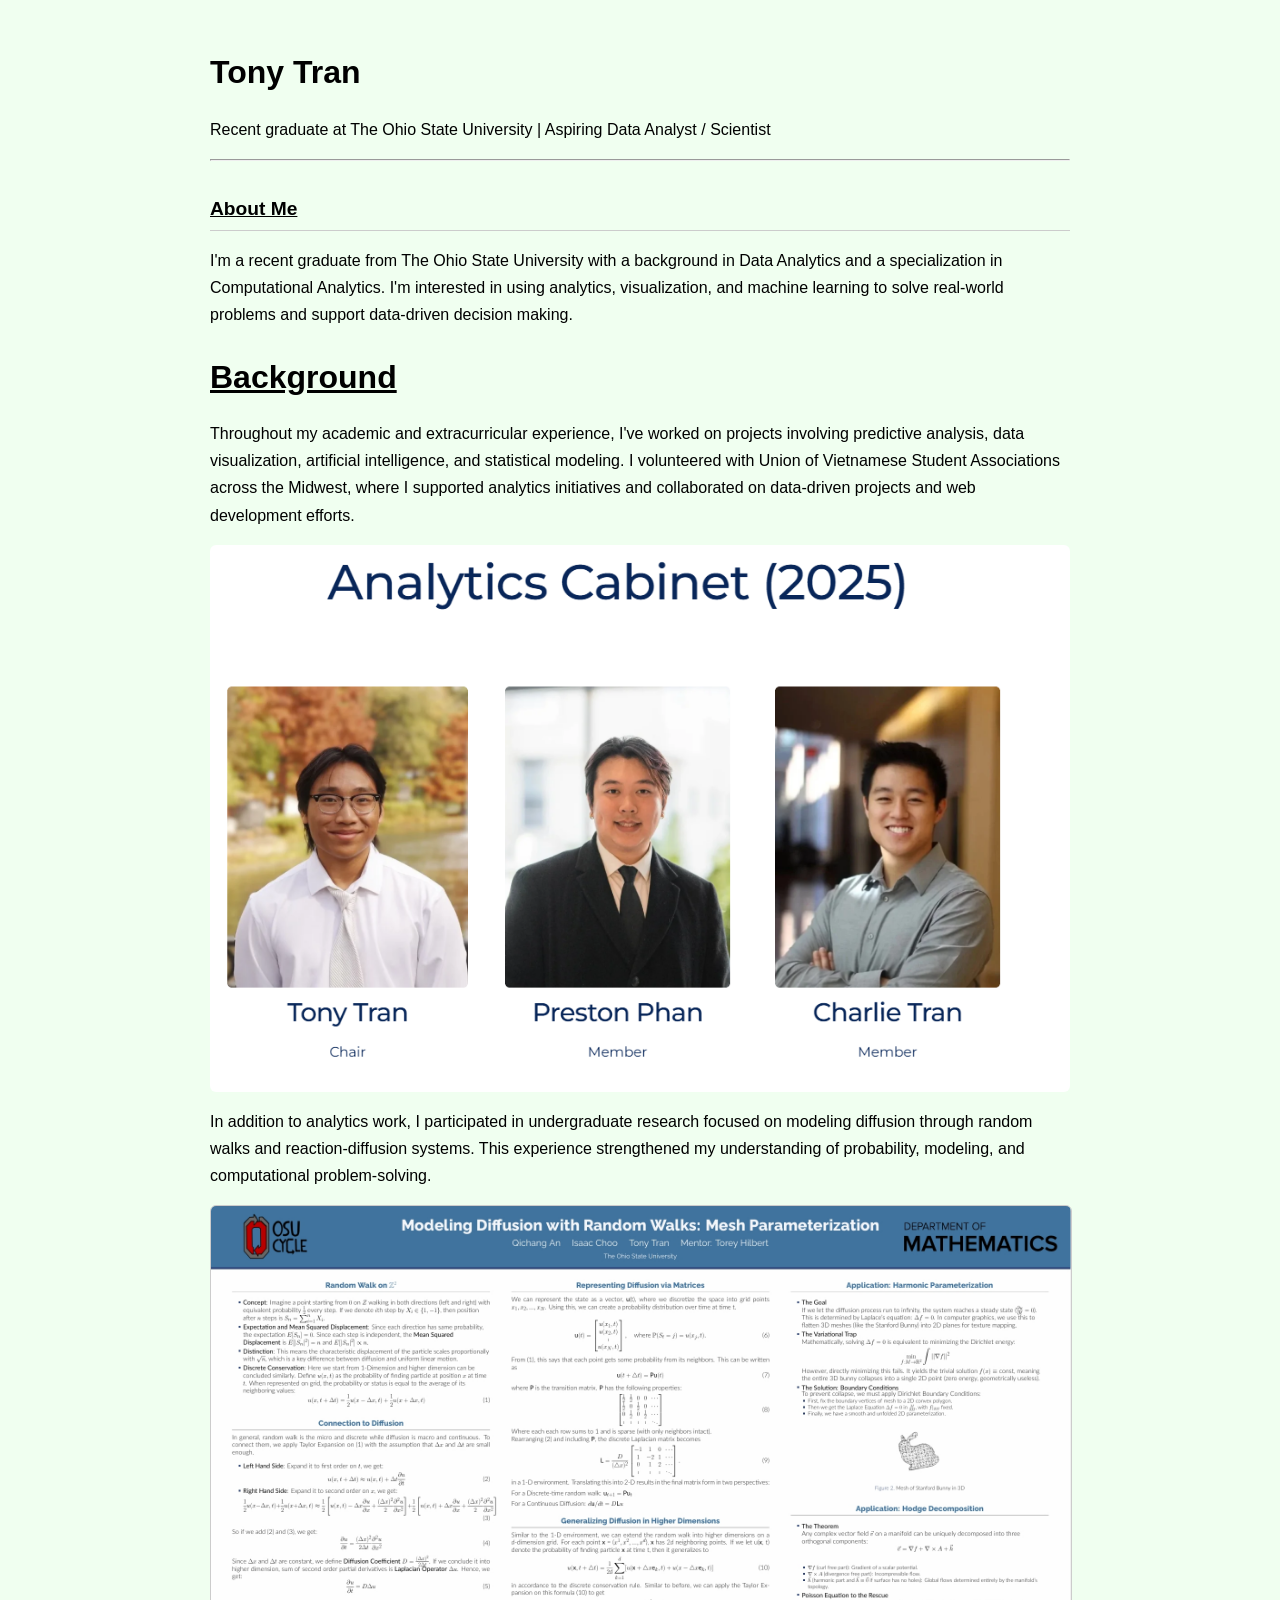
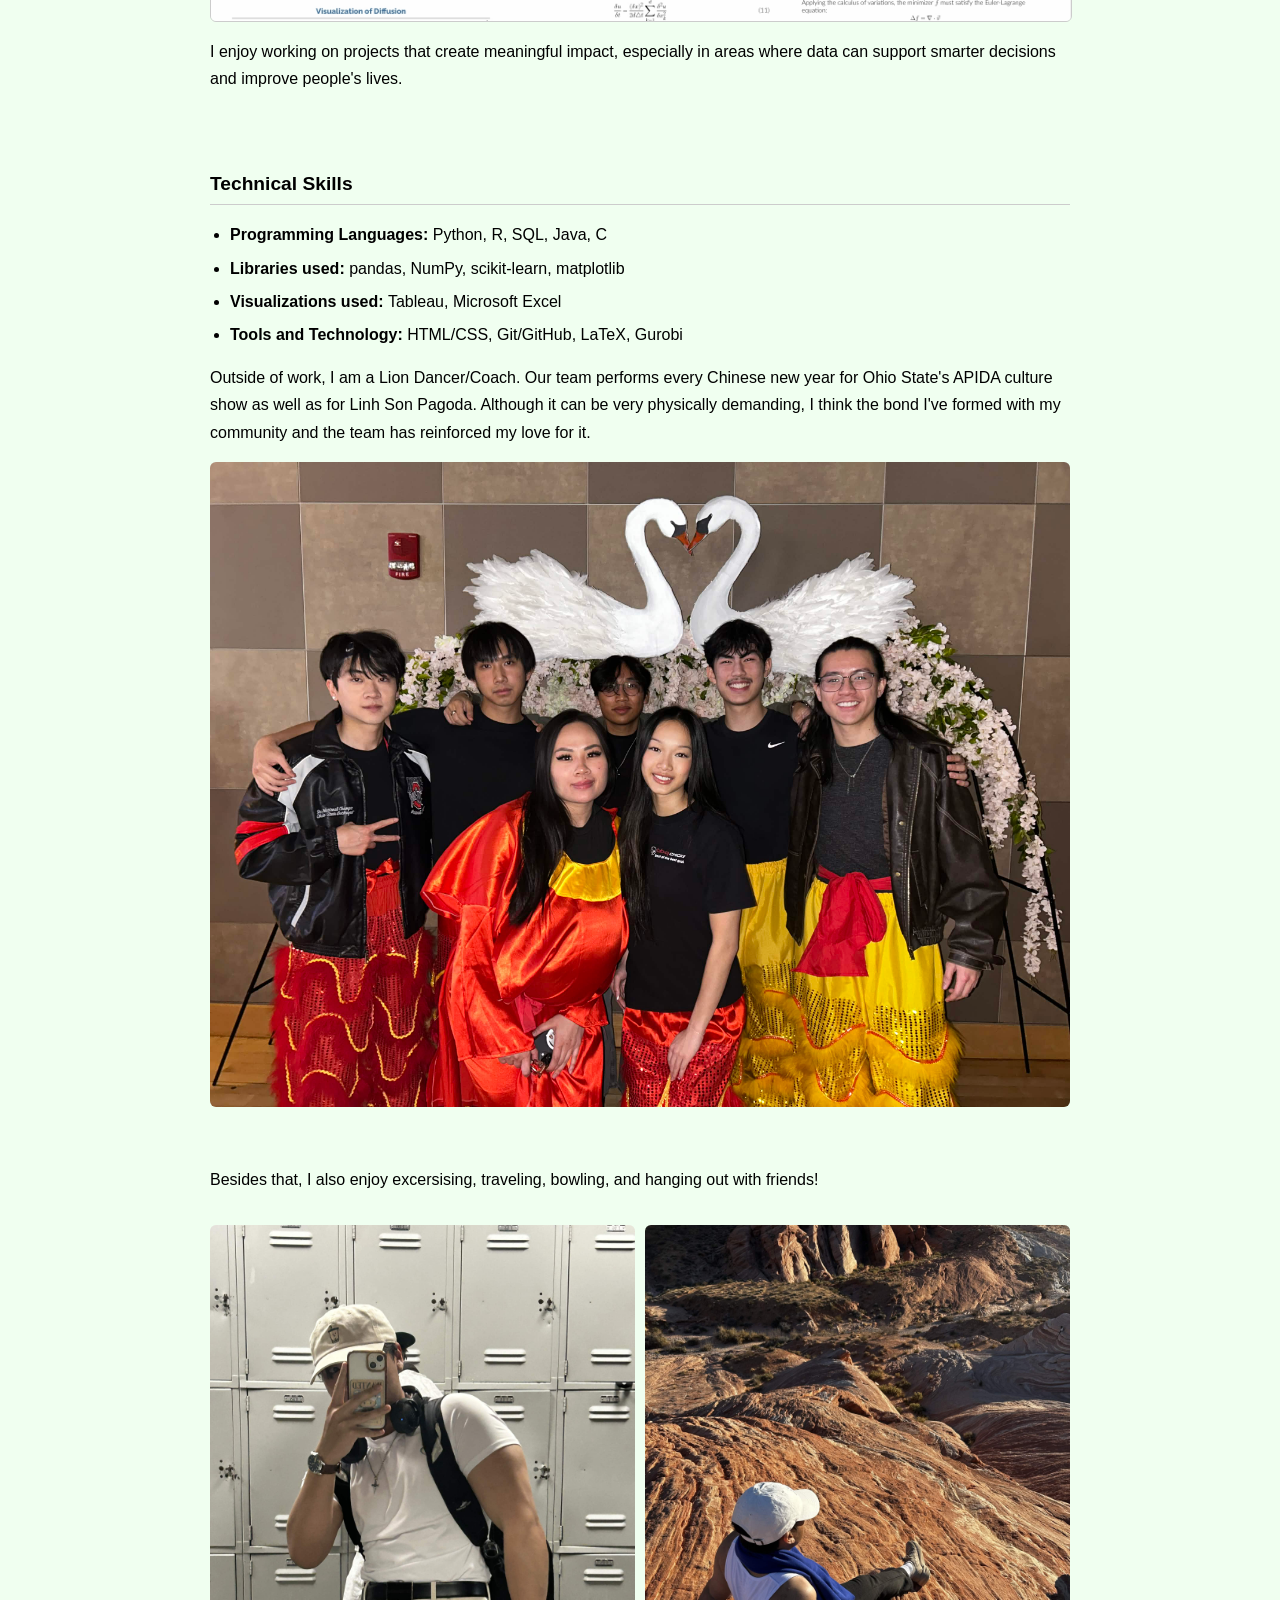
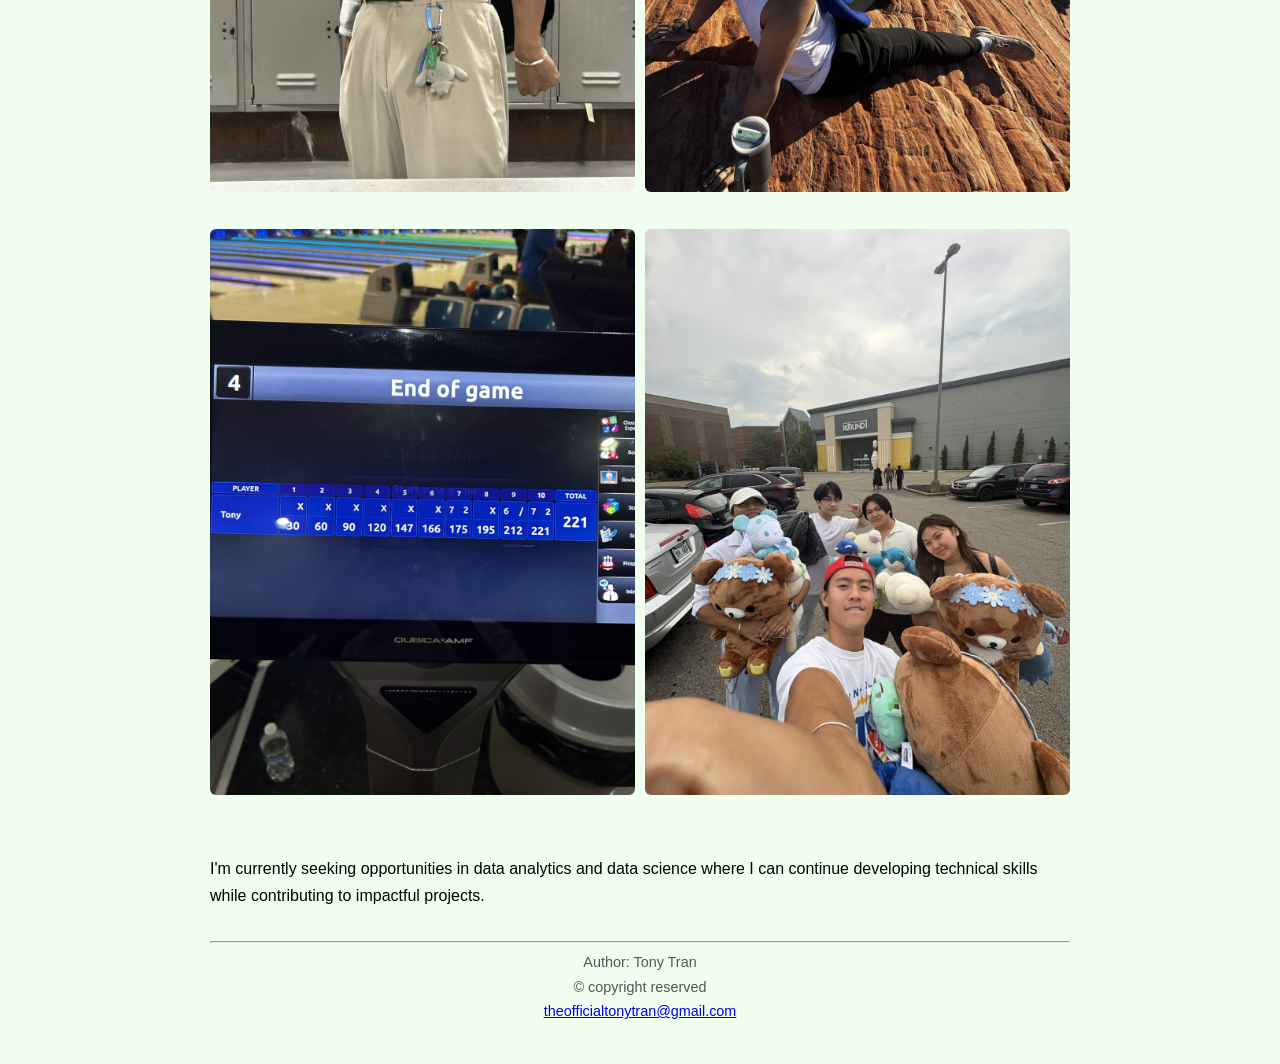
==== aboutme.html @ 4af510b5 "Day 7 Changes" ====
<!DOCTYPE html>
<html>
<head>
  <title>About Me</title>
  <link rel="stylesheet" href="style.css">
</head>
<body>
  <h1>Tony Tran</h1>
  <p>Recent graduate at The Ohio State University | Aspiring Data Analyst / Scientist</p>
  <hr>
  <h2> <u> About Me </u></h2>
  <p> 
    I'm a recent graduate from The Ohio State University with a background in Data Analytics and a specialization in Computational Analytics. 
    I'm interested in using analytics, visualization, and machine learning to solve real-world problems and support data-driven decision making.
  </p>
  <h1> <u> Background </u></h1>
  <!-- Education, Technical background -->
  <p>
    Throughout my academic and extracurricular experience, I've worked on projects involving predictive analysis, data visualization, artificial intelligence, and statistical modeling.
    I volunteered with Union of Vietnamese Student Associations across the Midwest, 
    where I supported analytics initiatives and collaborated on data-driven projects and web development efforts.
  </p>
    <img src="images/UVSAMW-ANX.png">
  <p>
    In addition to analytics work, I participated in undergraduate research focused on modeling diffusion through random walks and reaction-diffusion systems. 
    This experience strengthened my understanding of probability, modeling, and computational problem-solving.
    <br>
  <img src="images/ResearchPoster.png" class="poster">
  
  <p>
    I enjoy working on projects that create meaningful impact, especially in areas where data can support smarter decisions and improve people's lives.
  </p>
    <br>

  <h2> Technical Skills </h4>
  <p>
    <ul>
      <li>
        <b> Programming Languages: </b>  Python, R, SQL, Java, C
      </li>
      <li>
        <b> Libraries used: </b>  pandas, NumPy, scikit-learn, matplotlib 
      </li>
      <li>
        <b> Visualizations used: </b> Tableau, Microsoft Excel
      </li>
      <li>
        <b> Tools and Technology: </b>  HTML/CSS, Git/GitHub, LaTeX, Gurobi 
      </li>
    </ul>
  </p>
  <p> 
    Outside of work, I am a Lion Dancer/Coach. Our team performs every Chinese new year for Ohio State's APIDA culture show as well as for Linh Son Pagoda. Although it can be very physically
    demanding, I think the bond I've formed with my community and the team has reinforced my love for it.
  </p>
  <img src="images/LionDance.jpg" alt="2025-2026 Lion Dance Team">
  <br>
  <p> Besides that, I also enjoy excersising, traveling, bowling, and hanging out with friends! </p>
  <div class="image-grid">
    <img src="images/Physique.jpg" alt="Image 1">
    <img src="images/Traveling.jpg" alt="Image 2">
    <img src="images/Bowling.jpg" alt="Image 3">
    <img src="images/Friends.jpg" alt="Image 4">
  </div>
  <br>
  <p>
    I'm currently seeking opportunities in data analytics and data science where I can continue developing technical skills while contributing to impactful projects.
  </p>
      
</body>
  <footer>
    <hr>
    Author: Tony Tran
    <br>
    &copy; copyright reserved
    <br>
    <a href="mailto:theofficialtonytran@gmail.com">
      theofficialtonytran@gmail.com
    </a>
  </footer>
</html>
---- style.css ----
/* === Layout === */
body {
    background-color: honeydew;
    font-family: sans-serif, verdana, arial;
    max-width: 860px;
    margin: 0 auto;
    padding: 24px 20px 40px;
    line-height: 1.7;
}

/* === Header === */
h1 {
    font-size: 2rem;
    margin-bottom: 4px;
}

/* === Section headings === */
h2 {
    text-align: left;
    margin-top: 2rem;
    margin-bottom: 0.5rem;
    font-size: 1.2rem;
    border-bottom: 1px solid #ccc;
    padding-bottom: 4px;
}

/* === Body text === */
p {
    margin-bottom: 1rem;
}

/* === Images === */
.poster {
    width: 100%;
    height: auto;
    display: block;
    margin: 1rem 0;
    border: 1px solid #ccc;
    border-radius: 6px;
}

img:not(.headshot):not(.poster) {
    max-width: 100%;
    height: auto;
    display: block;
    margin: 1rem 0;
    border-radius: 6px;
}

/* === Skills list === */
ul {
    padding-left: 1.25rem;
    margin-bottom: 1rem;
}

ul li {
    margin-bottom: 6px;
}
/* === Skills grid === */
.skills-grid {
    display: grid;
    grid-template-columns: repeat(auto-fit, minmax(200px, 1fr));
    gap: 16px;
    margin: 1.5rem 0;
}

.skill-card {
    background-color: #f0f4f0;
    border: 1px solid #ccc;
    border-radius: 8px;
    padding: 16px 18px;
}

.skill-card h4 {
    margin: 0 0 10px;
    font-size: 0.9rem;
    text-transform: uppercase;
    letter-spacing: 0.04em;
    color: #555;
}

.skill-card ul {
    margin: 0;
    padding-left: 1.1rem;
}

.skill-card ul li {
    font-size: 0.95rem;
    margin-bottom: 4px;
}

/* === Certification cards === */
.cert-card {
    background-color: #f0f4f0;
    border: 1px solid #ccc;
    border-radius: 8px;
    padding: 14px 18px;
    margin-bottom: 10px;
    max-width: 500px;
}

.cert-card p {
    margin: 0;
}

.cert-detail {
    font-size: 0.875rem;
    color: #666;
}

/* === Certification image === */
.cert-img {
    width: 100%;
    max-width: 600px;
    height: auto;
    display: block;
    margin: 1rem 0;
    border-radius: 6px;
    border: 1px solid #ccc;
}

.badge-row {
    display: flex;
    flex-wrap: wrap;
    gap: 16px;
    margin: 1rem 0;
}

/* === Header component (for future use) === */
.header-content {
    display: flex;
    flex-direction: column;
    align-items: center;
    gap: 10px;
}

header {
    text-align: center;
}

.headshot {
    width: 150px;
    height: 150px;
    border-radius: 50%;
    object-fit: cover;
    object-position: center;
}

/* === Buttons === */
button {
    background-color: aliceblue;
    color: gray;
}
.image-grid {
  display: grid;
  grid-template-columns: repeat(2, 1fr);
  column-gap: 10px;
  row-gap: 5px;
}

.image-grid img {
  width: 100%;
  height: 200px;        /* fixed height for uniformity */
  object-fit: cover;    /* crops images to fit without stretching */
}

/* === Footer === */
footer {
    text-align: center;
    margin-top: 2rem;
    font-size: 0.9rem;
    color: #555;
}
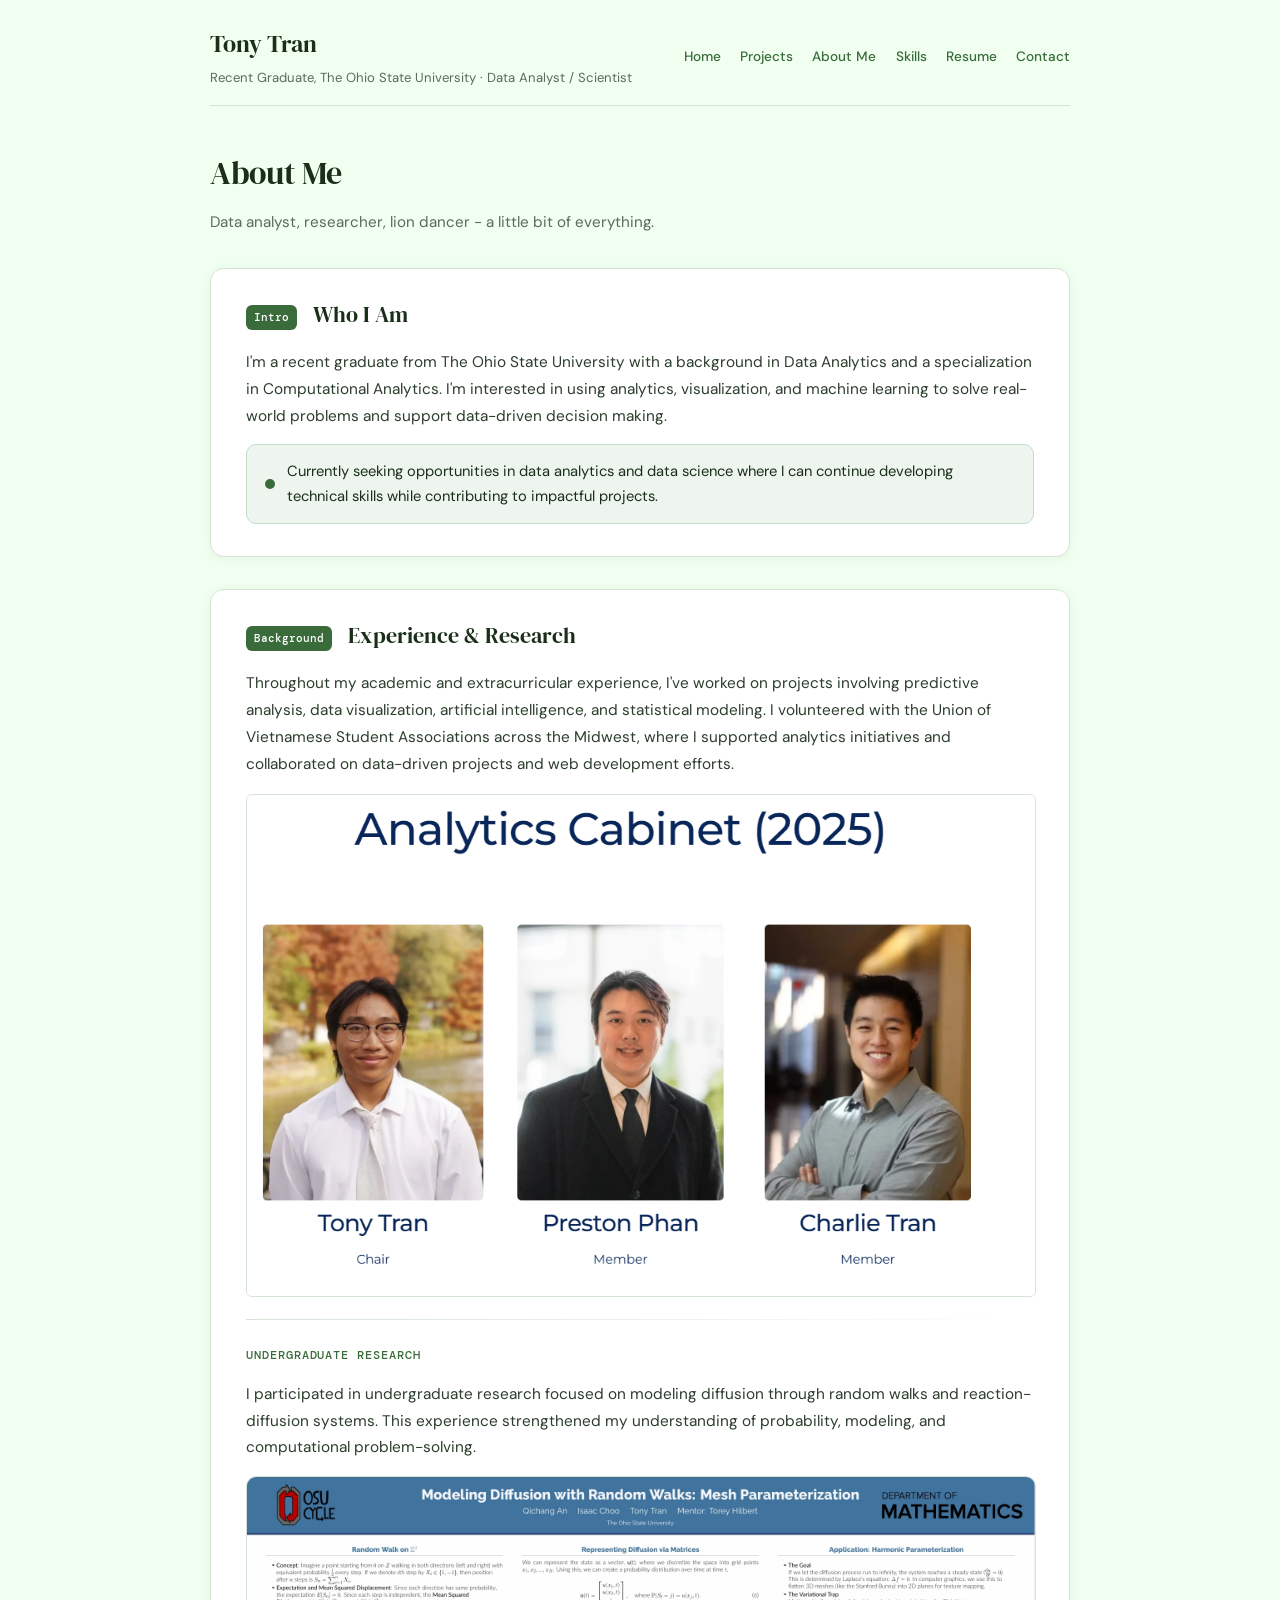
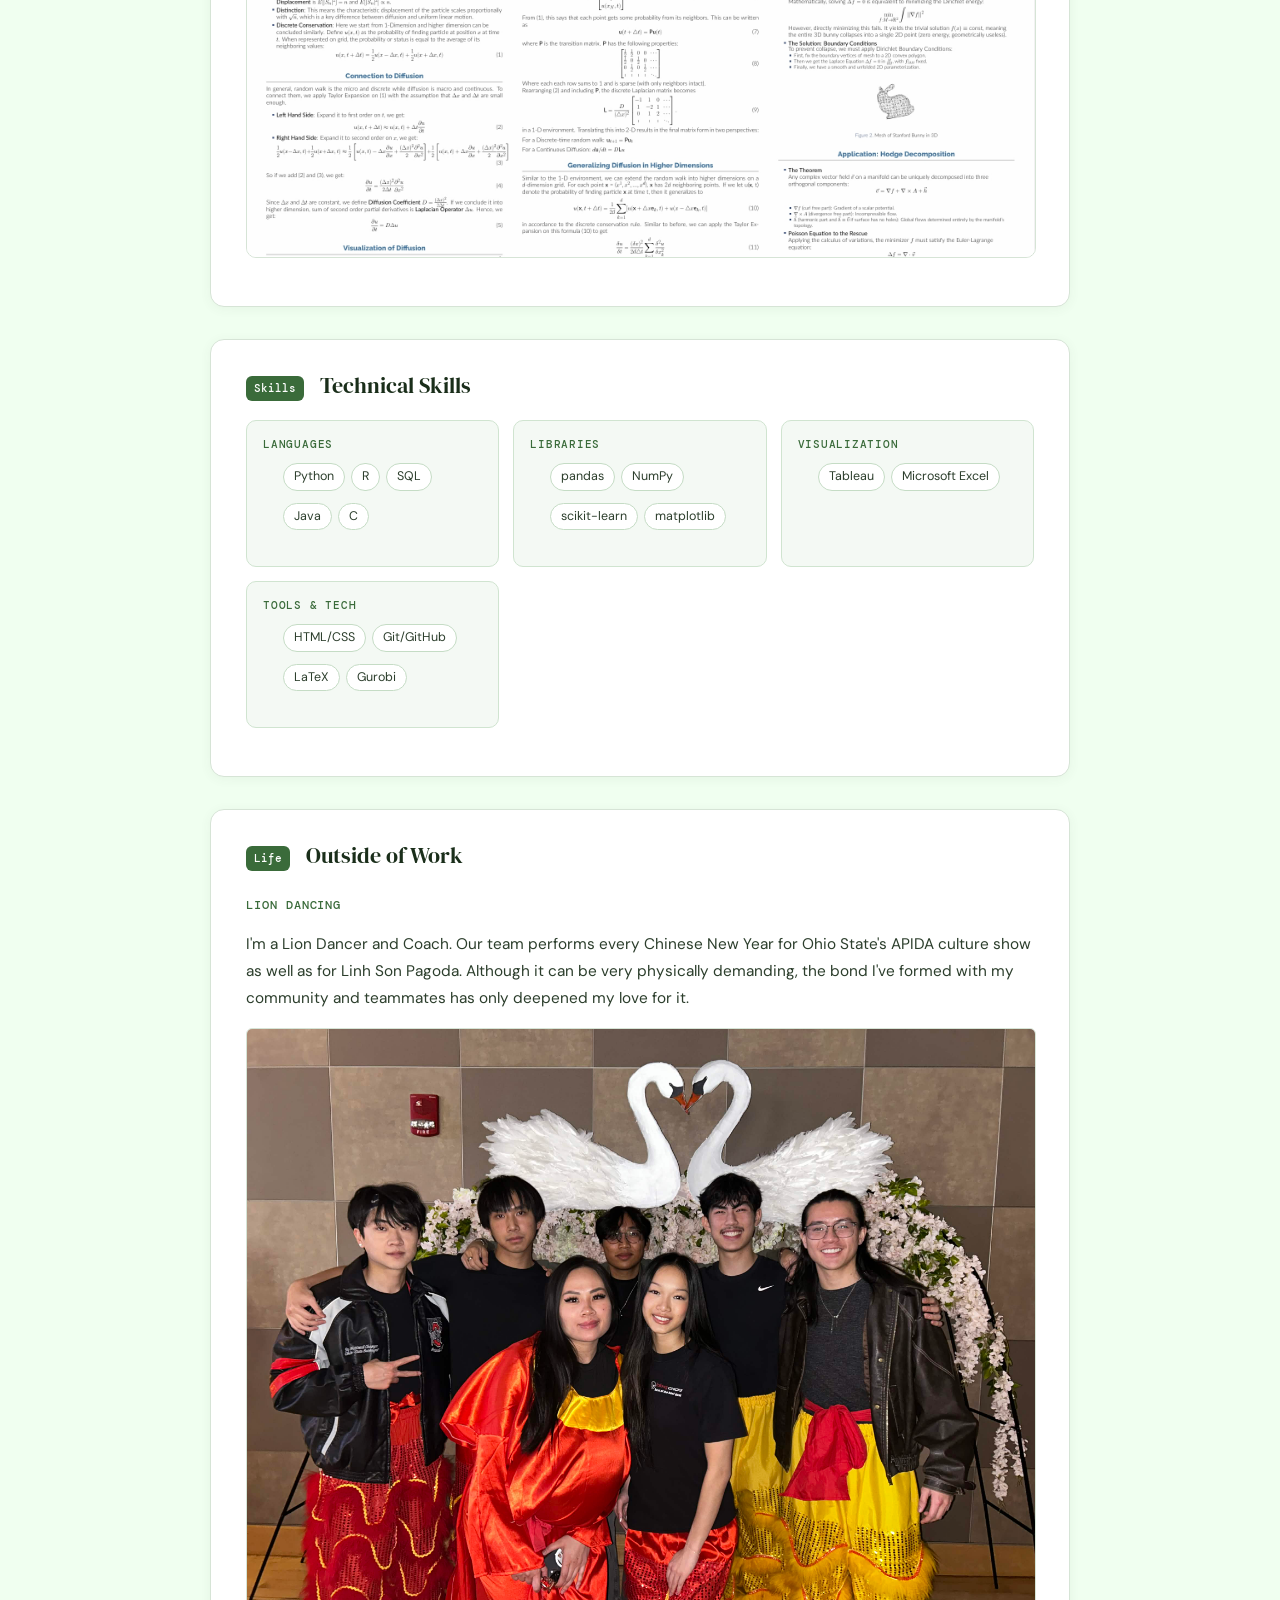
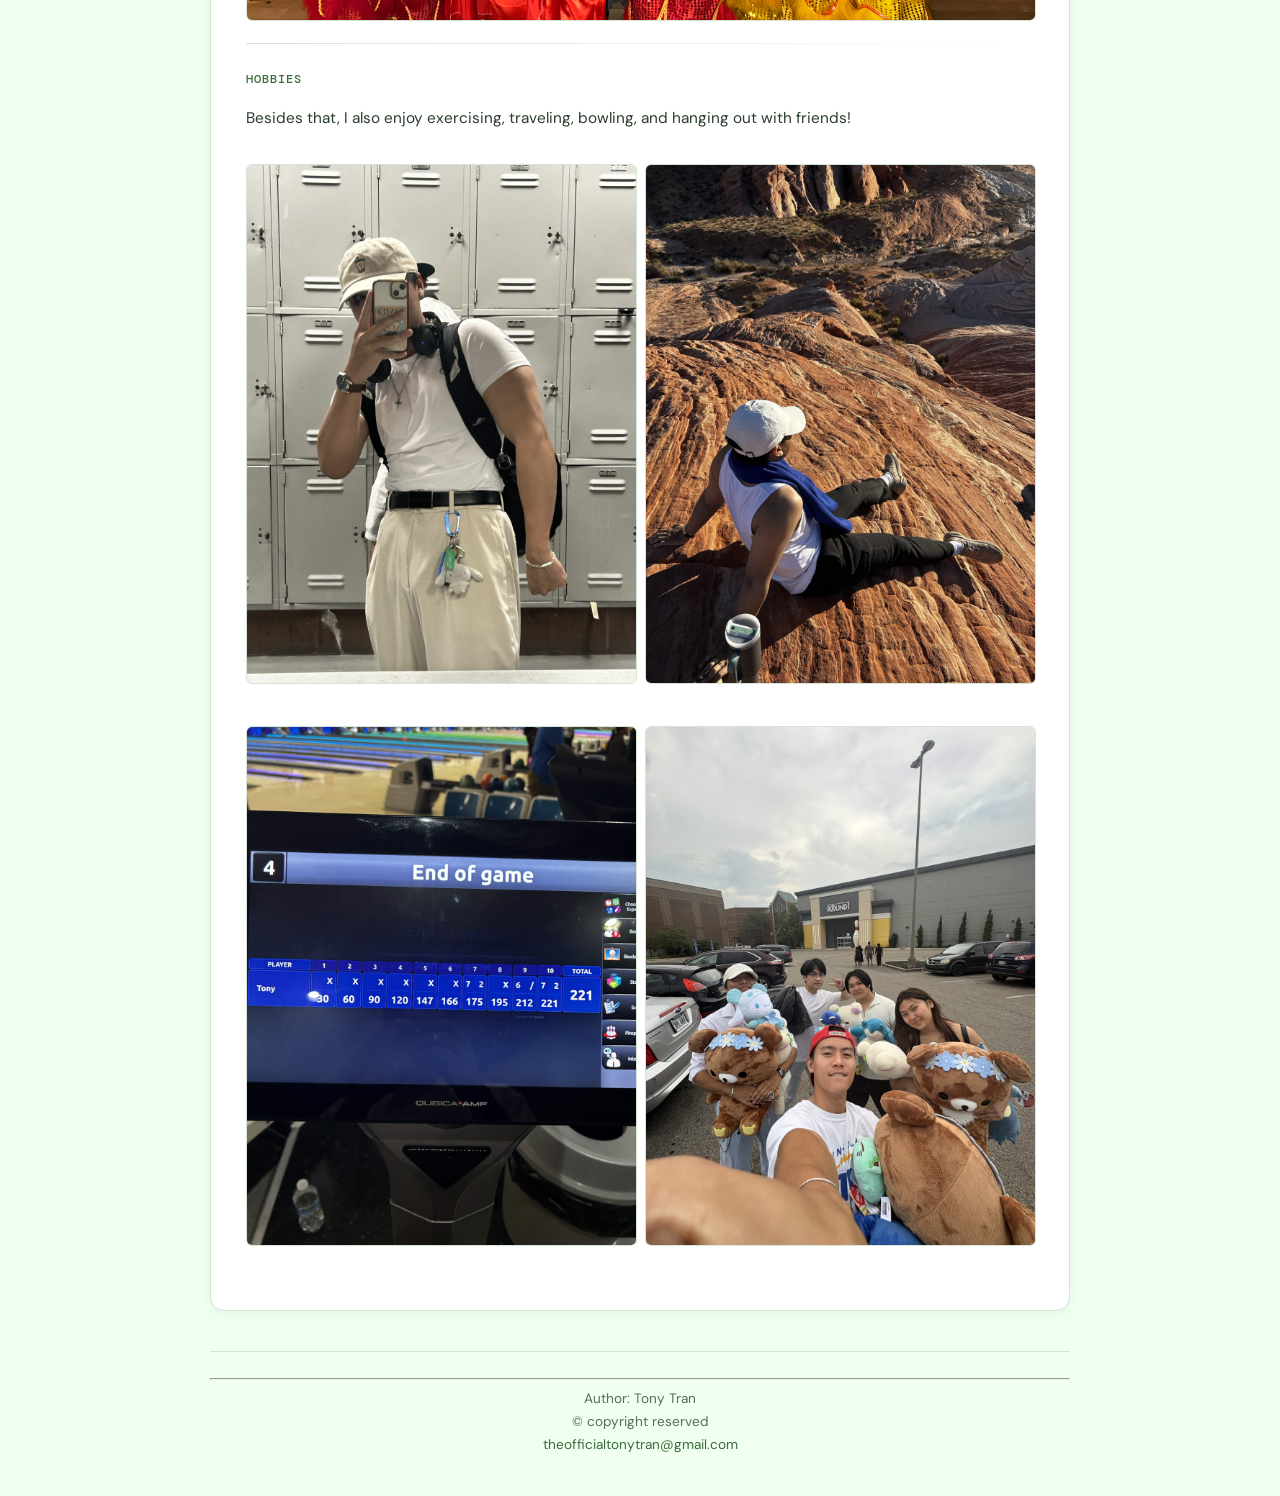
==== commit c3c1dd71: "Final tweaks" ====
--- a/aboutme.html
+++ b/aboutme.html
@@ -1,73 +1,400 @@
 <!DOCTYPE html>
 <html>
 <head>
-  <title>About Me</title>
+  <title>About Me – Tony Tran</title>
+  <link rel="preconnect" href="https://fonts.googleapis.com">
+  <link rel="preconnect" href="https://fonts.gstatic.com" crossorigin>
+  <link href="https://fonts.googleapis.com/css2?family=DM+Serif+Display:ital@0;1&family=DM+Sans:wght@300;400;500;600&family=DM+Mono:wght@400;500&display=swap" rel="stylesheet">
   <link rel="stylesheet" href="style.css">
+  <style>
+    /* ── Top bar ── */
+    .top-bar {
+      display: flex;
+      align-items: center;
+      justify-content: space-between;
+      padding-bottom: 1rem;
+      border-bottom: 1px solid #d6e4d6;
+    }
+    .top-bar-name {
+      font-family: 'DM Serif Display', Georgia, serif;
+      font-size: 1.5rem;
+      color: #1a2e1a;
+      margin: 0;
+      font-weight: 400;
+    }
+    .top-bar-sub {
+      font-family: 'DM Sans', sans-serif;
+      font-size: 0.82rem;
+      color: #5a6b5a;
+      margin: 2px 0 0;
+    }
+    .top-bar-nav {
+      display: flex;
+      gap: 1.2rem;
+    }
+    .top-bar-nav a {
+      font-family: 'DM Sans', sans-serif;
+      font-size: 0.85rem;
+      color: #3a6b3a;
+      text-decoration: none;
+      font-weight: 500;
+    }
+    .top-bar-nav a:hover {
+      text-decoration: underline;
+    }
+
+    /* ── Page intro ── */
+    .page-intro {
+      margin: 2.5rem 0 2rem;
+    }
+    .page-intro h2 {
+      font-family: 'DM Serif Display', Georgia, serif;
+      font-size: 2rem;
+      font-weight: 400;
+      border: none;
+      margin: 0 0 0.35rem;
+      color: #1a2e1a;
+      letter-spacing: -0.01em;
+    }
+    .page-intro p {
+      font-family: 'DM Sans', sans-serif;
+      color: #5a6b5a;
+      font-size: 0.95rem;
+      margin: 0;
+    }
+
+    /* ── Cards ── */
+    .about-card {
+      background: #fff;
+      border: 1px solid #d6e4d6;
+      border-radius: 14px;
+      padding: 2rem 2.2rem;
+      margin: 2rem 0;
+      box-shadow: 0 2px 12px rgba(60, 90, 60, 0.06);
+      transition: box-shadow 0.25s ease;
+    }
+    .about-card:hover {
+      box-shadow: 0 6px 28px rgba(60, 90, 60, 0.12);
+    }
+
+    /* ── Card header ── */
+    .card-header {
+      display: flex;
+      align-items: flex-start;
+      gap: 1rem;
+      margin-bottom: 1.2rem;
+    }
+    .card-icon {
+      font-family: 'DM Mono', monospace;
+      font-size: 0.7rem;
+      font-weight: 500;
+      color: #fff;
+      background: #3a6b3a;
+      border-radius: 6px;
+      padding: 3px 8px;
+      margin-top: 4px;
+      white-space: nowrap;
+      flex-shrink: 0;
+    }
+    .card-title {
+      font-family: 'DM Serif Display', Georgia, serif;
+      font-size: 1.35rem;
+      font-weight: 400;
+      color: #1a2e1a;
+      margin: 0;
+      line-height: 1.3;
+      border: none;
+      padding: 0;
+    }
+
+    /* ── Section label ── */
+    .section-label {
+      font-family: 'DM Mono', monospace;
+      font-size: 0.72rem;
+      font-weight: 500;
+      text-transform: uppercase;
+      letter-spacing: 0.08em;
+      color: #3a6b3a;
+      margin: 1.6rem 0 0.5rem;
+    }
+
+    /* ── Body text ── */
+    .about-card p {
+      font-family: 'DM Sans', sans-serif;
+      font-size: 0.96rem;
+      color: #2c3e2c;
+      line-height: 1.75;
+      margin-bottom: 0.9rem;
+    }
+    .about-card ul {
+      font-family: 'DM Sans', sans-serif;
+      font-size: 0.93rem;
+      color: #2c3e2c;
+      line-height: 1.7;
+      padding-left: 1.25rem;
+      margin-bottom: 1rem;
+    }
+    .about-card ul li {
+      margin-bottom: 6px;
+    }
+
+    /* ── Divider ── */
+    .card-divider {
+      height: 1px;
+      background: linear-gradient(to right, #d6e4d6, transparent);
+      margin: 1.4rem 0;
+    }
+
+    /* ── Images ── */
+    .about-card img {
+      max-width: 100%;
+      border-radius: 10px;
+      margin: 0.8rem 0 1rem;
+      border: 1px solid #d6e4d6;
+      display: block;
+    }
+    .about-card img.poster {
+      width: 100%;
+      height: auto;
+    }
+
+    /* ── Skills grid ── */
+    .skills-grid-2 {
+      display: grid;
+      grid-template-columns: repeat(auto-fit, minmax(200px, 1fr));
+      gap: 14px;
+      margin: 1rem 0;
+    }
+    .skill-pill-group {
+      background: #f4f9f4;
+      border: 1px solid #d0e4d0;
+      border-radius: 10px;
+      padding: 14px 16px;
+    }
+    .skill-pill-group h5 {
+      font-family: 'DM Mono', monospace;
+      font-size: 0.68rem;
+      font-weight: 500;
+      text-transform: uppercase;
+      letter-spacing: 0.07em;
+      color: #3a6b3a;
+      margin: 0 0 10px;
+    }
+    .pill-list {
+      display: flex;
+      flex-wrap: wrap;
+      gap: 6px;
+      padding: 0;
+      margin: 0;
+      list-style: none;
+    }
+    .pill-list li {
+      font-family: 'DM Sans', sans-serif;
+      font-size: 0.78rem;
+      color: #2c3e2c;
+      background: #fff;
+      border: 1px solid #c5dcc5;
+      border-radius: 20px;
+      padding: 2px 10px;
+      margin: 0;
+    }
+
+    /* ── Photo grid ── */
+    .photo-grid {
+      display: grid;
+      grid-template-columns: repeat(2, 1fr);
+      column-gap: 10px;
+      row-gap: 10px;
+      margin: 1rem 0;
+    }
+    .photo-grid img {
+      width: 100%;
+      height: 220px;
+      object-fit: cover;
+      border-radius: 10px;
+      border: 1px solid #d6e4d6;
+      margin: 0;
+    }
+
+    /* ── Seeking banner ── */
+    .seeking-banner {
+      display: flex;
+      align-items: center;
+      gap: 12px;
+      background: #eef5ee;
+      border: 1px solid #c5dcc5;
+      border-radius: 10px;
+      padding: 14px 18px;
+      font-family: 'DM Sans', sans-serif;
+      font-size: 0.92rem;
+      color: #1a2e1a;
+      margin-top: 0.5rem;
+    }
+    .seeking-dot {
+      width: 10px;
+      height: 10px;
+      background: #3a6b3a;
+      border-radius: 50%;
+      flex-shrink: 0;
+      animation: pulse 2s infinite;
+    }
+    @keyframes pulse {
+      0%, 100% { opacity: 1; transform: scale(1); }
+      50% { opacity: 0.5; transform: scale(1.3); }
+    }
+
+    /* ── Footer ── */
+    footer {
+      text-align: center;
+      margin-top: 2.5rem;
+      padding-top: 1.2rem;
+      border-top: 1px solid #d6e4d6;
+      font-family: 'DM Sans', sans-serif;
+      font-size: 0.85rem;
+      color: #5a6b5a;
+    }
+    footer a {
+      color: #3a6b3a;
+      text-decoration: none;
+    }
+    footer a:hover {
+      text-decoration: underline;
+    }
+  </style>
 </head>
 <body>
-  <h1>Tony Tran</h1>
-  <p>Recent graduate at The Ohio State University | Aspiring Data Analyst / Scientist</p>
-  <hr>
-  <h2> <u> About Me </u></h2>
-  <p> 
-    I'm a recent graduate from The Ohio State University with a background in Data Analytics and a specialization in Computational Analytics. 
-    I'm interested in using analytics, visualization, and machine learning to solve real-world problems and support data-driven decision making.
-  </p>
-  <h1> <u> Background </u></h1>
-  <!-- Education, Technical background -->
-  <p>
-    Throughout my academic and extracurricular experience, I've worked on projects involving predictive analysis, data visualization, artificial intelligence, and statistical modeling.
-    I volunteered with Union of Vietnamese Student Associations across the Midwest, 
-    where I supported analytics initiatives and collaborated on data-driven projects and web development efforts.
-  </p>
-    <img src="images/UVSAMW-ANX.png">
-  <p>
-    In addition to analytics work, I participated in undergraduate research focused on modeling diffusion through random walks and reaction-diffusion systems. 
-    This experience strengthened my understanding of probability, modeling, and computational problem-solving.
-    <br>
-  <img src="images/ResearchPoster.png" class="poster">
-  
-  <p>
-    I enjoy working on projects that create meaningful impact, especially in areas where data can support smarter decisions and improve people's lives.
-  </p>
-    <br>
-
-  <h2> Technical Skills </h4>
-  <p>
-    <ul>
-      <li>
-        <b> Programming Languages: </b>  Python, R, SQL, Java, C
-      </li>
-      <li>
-        <b> Libraries used: </b>  pandas, NumPy, scikit-learn, matplotlib 
-      </li>
-      <li>
-        <b> Visualizations used: </b> Tableau, Microsoft Excel
-      </li>
-      <li>
-        <b> Tools and Technology: </b>  HTML/CSS, Git/GitHub, LaTeX, Gurobi 
-      </li>
-    </ul>
-  </p>
-  <p> 
-    Outside of work, I am a Lion Dancer/Coach. Our team performs every Chinese new year for Ohio State's APIDA culture show as well as for Linh Son Pagoda. Although it can be very physically
-    demanding, I think the bond I've formed with my community and the team has reinforced my love for it.
-  </p>
-  <img src="images/LionDance.jpg" alt="2025-2026 Lion Dance Team">
-  <br>
-  <p> Besides that, I also enjoy excersising, traveling, bowling, and hanging out with friends! </p>
-  <div class="image-grid">
-    <img src="images/Physique.jpg" alt="Image 1">
-    <img src="images/Traveling.jpg" alt="Image 2">
-    <img src="images/Bowling.jpg" alt="Image 3">
-    <img src="images/Friends.jpg" alt="Image 4">
-  </div>
-  <br>
-  <p>
-    I'm currently seeking opportunities in data analytics and data science where I can continue developing technical skills while contributing to impactful projects.
-  </p>
-      
-</body>
+
+  <!-- Top bar -->
+  <div class="top-bar">
+    <div>
+      <p class="top-bar-name">Tony Tran</p>
+      <p class="top-bar-sub">Recent Graduate, The Ohio State University · Data Analyst / Scientist</p>
+    </div>
+    <nav class="top-bar-nav">
+      <a href="index.html">Home</a>
+      <a href="projects.html">Projects</a>
+      <a href="aboutme.html">About Me</a>
+      <a href="skills.html">Skills</a>
+      <a href="Tony Tran Resume - SP.26.pdf">Resume</a>
+      <a href="contactme.html">Contact</a>
+    </nav>
+  </div>
+
+  <!-- Page intro -->
+  <div class="page-intro">
+    <h2>About Me</h2>
+    <p>Data analyst, researcher, lion dancer - a little bit of everything.</p>
+  </div>
+
+  <!-- ── INTRO CARD ── -->
+  <div class="about-card">
+    <div class="card-header">
+      <span class="card-icon">Intro</span>
+      <h4 class="card-title">Who I Am</h4>
+    </div>
+    <p>
+      I'm a recent graduate from The Ohio State University with a background in Data Analytics
+      and a specialization in Computational Analytics. I'm interested in using analytics,
+      visualization, and machine learning to solve real-world problems and support data-driven
+      decision making.
+    </p>
+    <div class="seeking-banner">
+      <span class="seeking-dot"></span>
+      Currently seeking opportunities in data analytics and data science where I can continue
+      developing technical skills while contributing to impactful projects.
+    </div>
+  </div>
+
+  <!-- ── BACKGROUND CARD ── -->
+  <div class="about-card">
+    <div class="card-header">
+      <span class="card-icon">Background</span>
+      <h4 class="card-title">Experience &amp; Research</h4>
+    </div>
+
+    <p>
+      Throughout my academic and extracurricular experience, I've worked on projects involving
+      predictive analysis, data visualization, artificial intelligence, and statistical modeling.
+      I volunteered with the Union of Vietnamese Student Associations across the Midwest, where
+      I supported analytics initiatives and collaborated on data-driven projects and web
+      development efforts.
+    </p>
+    <img src="images/UVSAMW-ANX.png" alt="UVSA Midwest">
+
+    <div class="card-divider"></div>
+
+    <div class="section-label">Undergraduate Research</div>
+    <p>
+      I participated in undergraduate research focused on modeling diffusion through random walks
+      and reaction-diffusion systems. This experience strengthened my understanding of
+      probability, modeling, and computational problem-solving.
+    </p>
+    <img src="images/ResearchPoster.png" class="poster" alt="Research Poster">
+  </div>
+
+  <!-- ── SKILLS CARD ── -->
+  <div class="about-card">
+    <div class="card-header">
+      <span class="card-icon">Skills</span>
+      <h4 class="card-title">Technical Skills</h4>
+    </div>
+
+    <div class="skills-grid-2">
+      <div class="skill-pill-group">
+        <h5>Languages</h5>
+        <ul class="pill-list">
+          <li>Python</li><li>R</li><li>SQL</li><li>Java</li><li>C</li>
+        </ul>
+      </div>
+      <div class="skill-pill-group">
+        <h5>Libraries</h5>
+        <ul class="pill-list">
+          <li>pandas</li><li>NumPy</li><li>scikit-learn</li><li>matplotlib</li>
+        </ul>
+      </div>
+      <div class="skill-pill-group">
+        <h5>Visualization</h5>
+        <ul class="pill-list">
+          <li>Tableau</li><li>Microsoft Excel</li>
+        </ul>
+      </div>
+      <div class="skill-pill-group">
+        <h5>Tools &amp; Tech</h5>
+        <ul class="pill-list">
+          <li>HTML/CSS</li><li>Git/GitHub</li><li>LaTeX</li><li>Gurobi</li>
+        </ul>
+      </div>
+    </div>
+  </div>
+
+  <!-- ── OUTSIDE WORK CARD ── -->
+  <div class="about-card">
+    <div class="card-header">
+      <span class="card-icon">Life</span>
+      <h4 class="card-title">Outside of Work</h4>
+    </div>
+
+    <div class="section-label">Lion Dancing</div>
+    <p>
+      I'm a Lion Dancer and Coach. Our team performs every Chinese New Year for Ohio State's
+      APIDA culture show as well as for Linh Son Pagoda. Although it can be very physically
+      demanding, the bond I've formed with my community and teammates has only deepened my
+      love for it.
+    </p>
+    <img src="images/LionDance.jpg" alt="2025-2026 Lion Dance Team">
+
+    <div class="card-divider"></div>
+
+    <div class="section-label">Hobbies</div>
+    <p>Besides that, I also enjoy exercising, traveling, bowling, and hanging out with friends!</p>
+    <div class="photo-grid">
+      <img src="images/Physique.jpg" alt="Exercising">
+      <img src="images/Traveling.jpg" alt="Traveling">
+      <img src="images/Bowling.jpg" alt="Bowling">
+      <img src="images/Friends.jpg" alt="Friends">
+    </div>
+  </div>
+
   <footer>
     <hr>
     Author: Tony Tran
@@ -78,4 +405,6 @@
       theofficialtonytran@gmail.com
     </a>
   </footer>
+
+</body>
 </html>
--- a/style.css
+++ b/style.css
@@ -56,6 +56,7 @@
 ul li {
     margin-bottom: 6px;
 }
+
 /* === Skills grid === */
 .skills-grid {
     display: grid;
@@ -151,6 +152,7 @@
     background-color: aliceblue;
     color: gray;
 }
+
 .image-grid {
   display: grid;
   grid-template-columns: repeat(2, 1fr);
@@ -160,8 +162,8 @@
 
 .image-grid img {
   width: 100%;
-  height: 200px;        /* fixed height for uniformity */
-  object-fit: cover;    /* crops images to fit without stretching */
+  height: 200px;
+  object-fit: cover;
 }
 
 /* === Footer === */
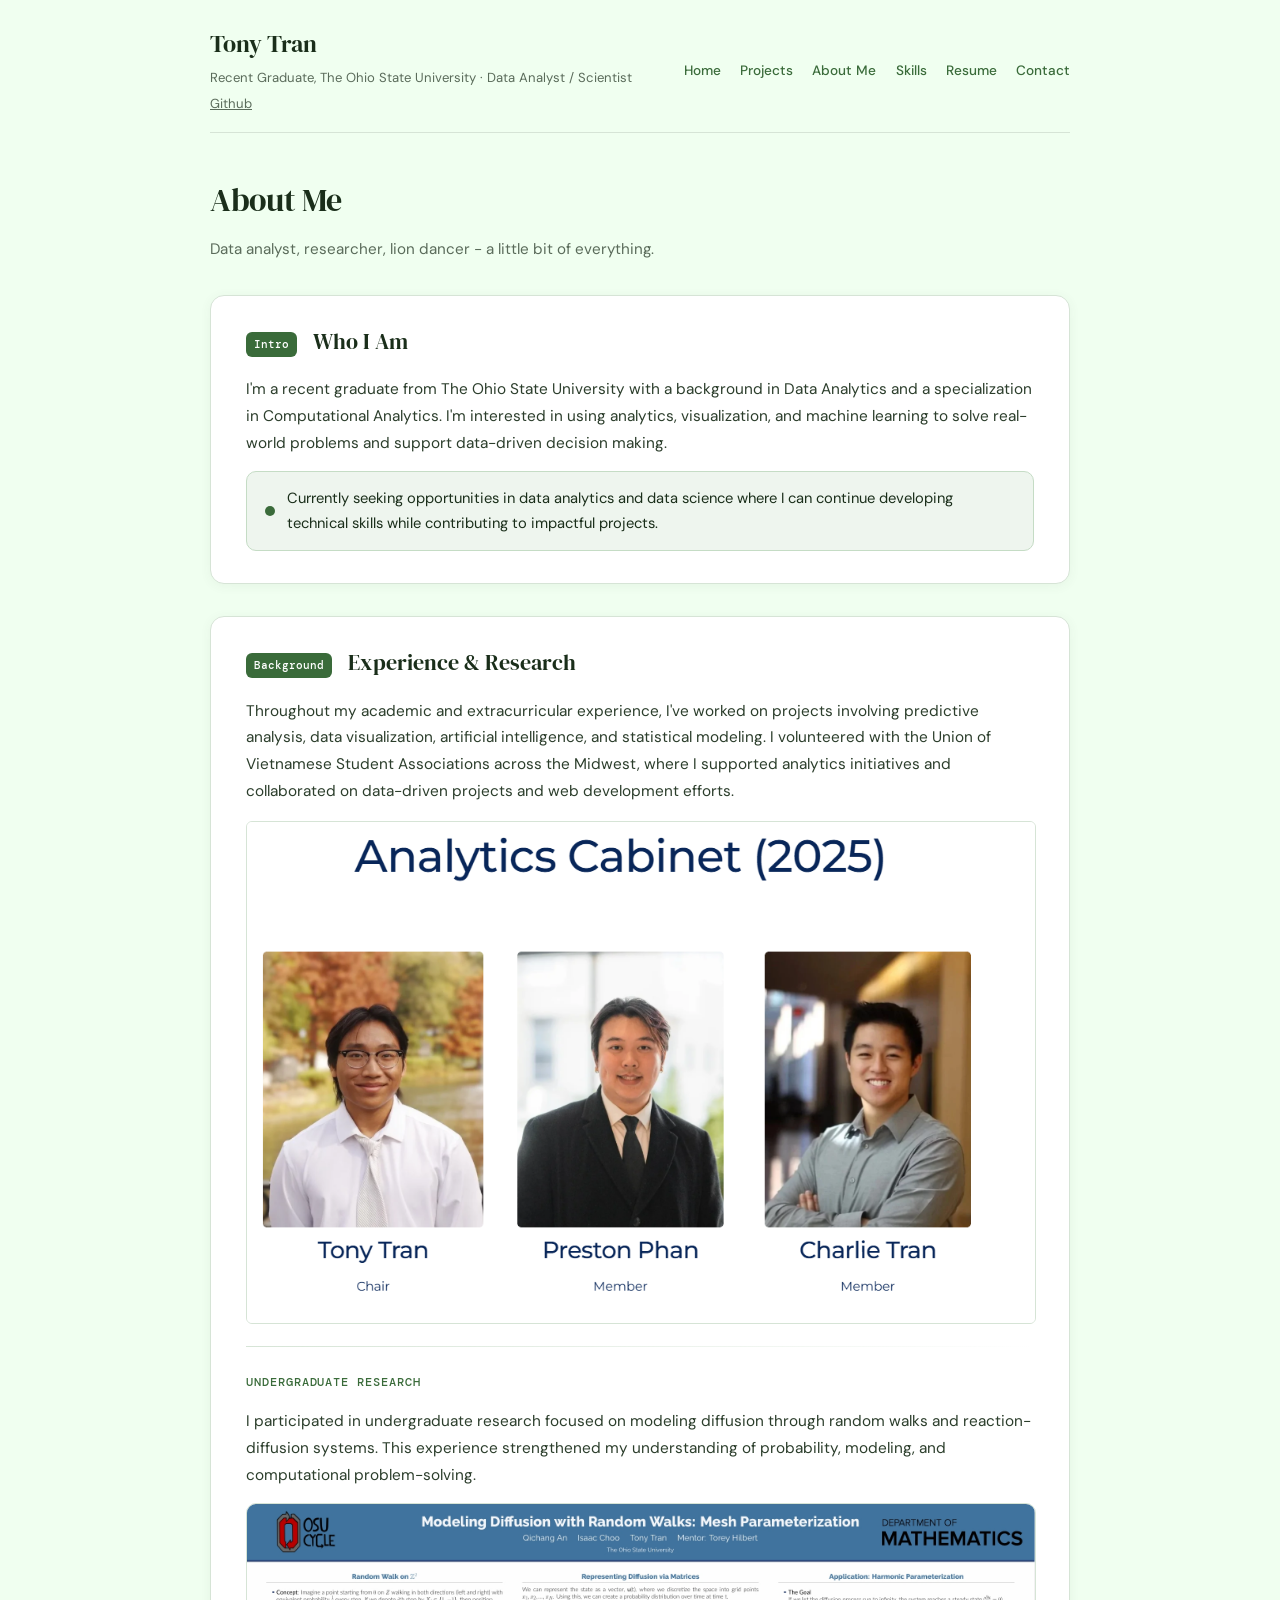
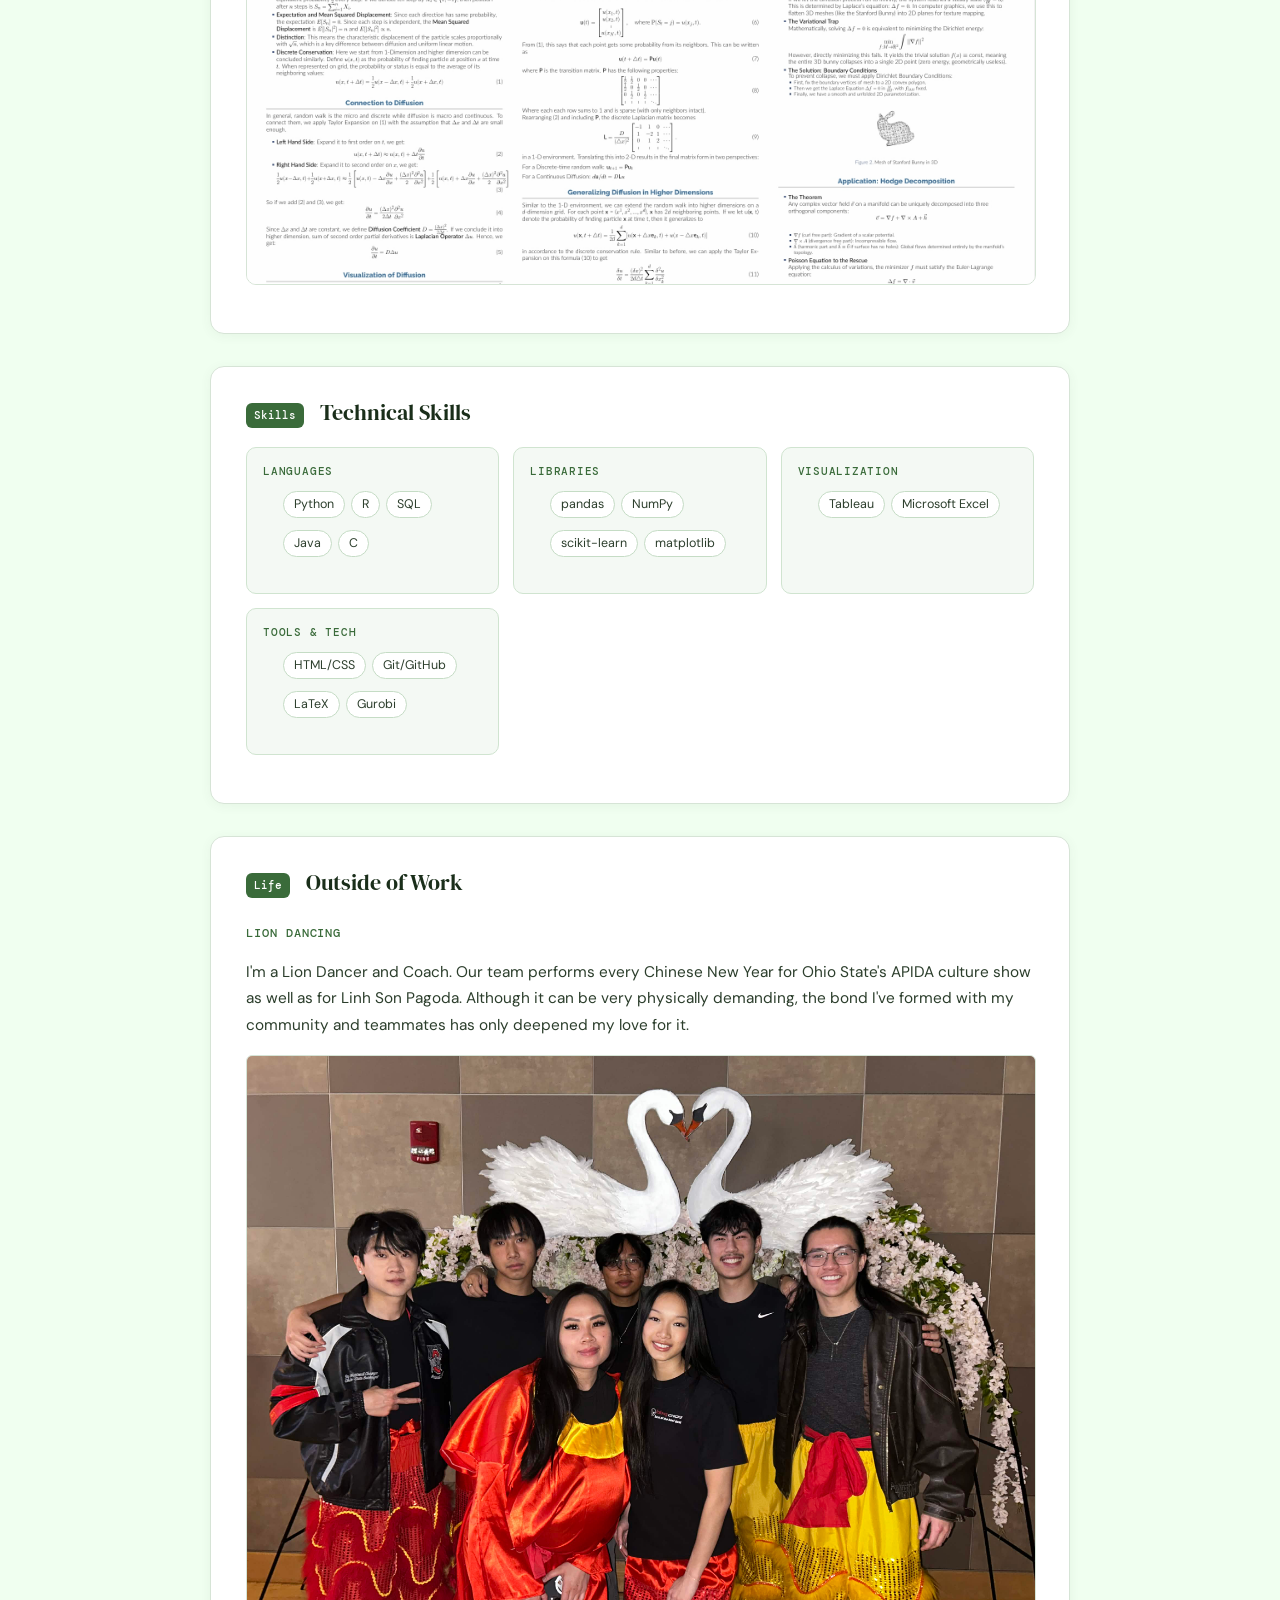
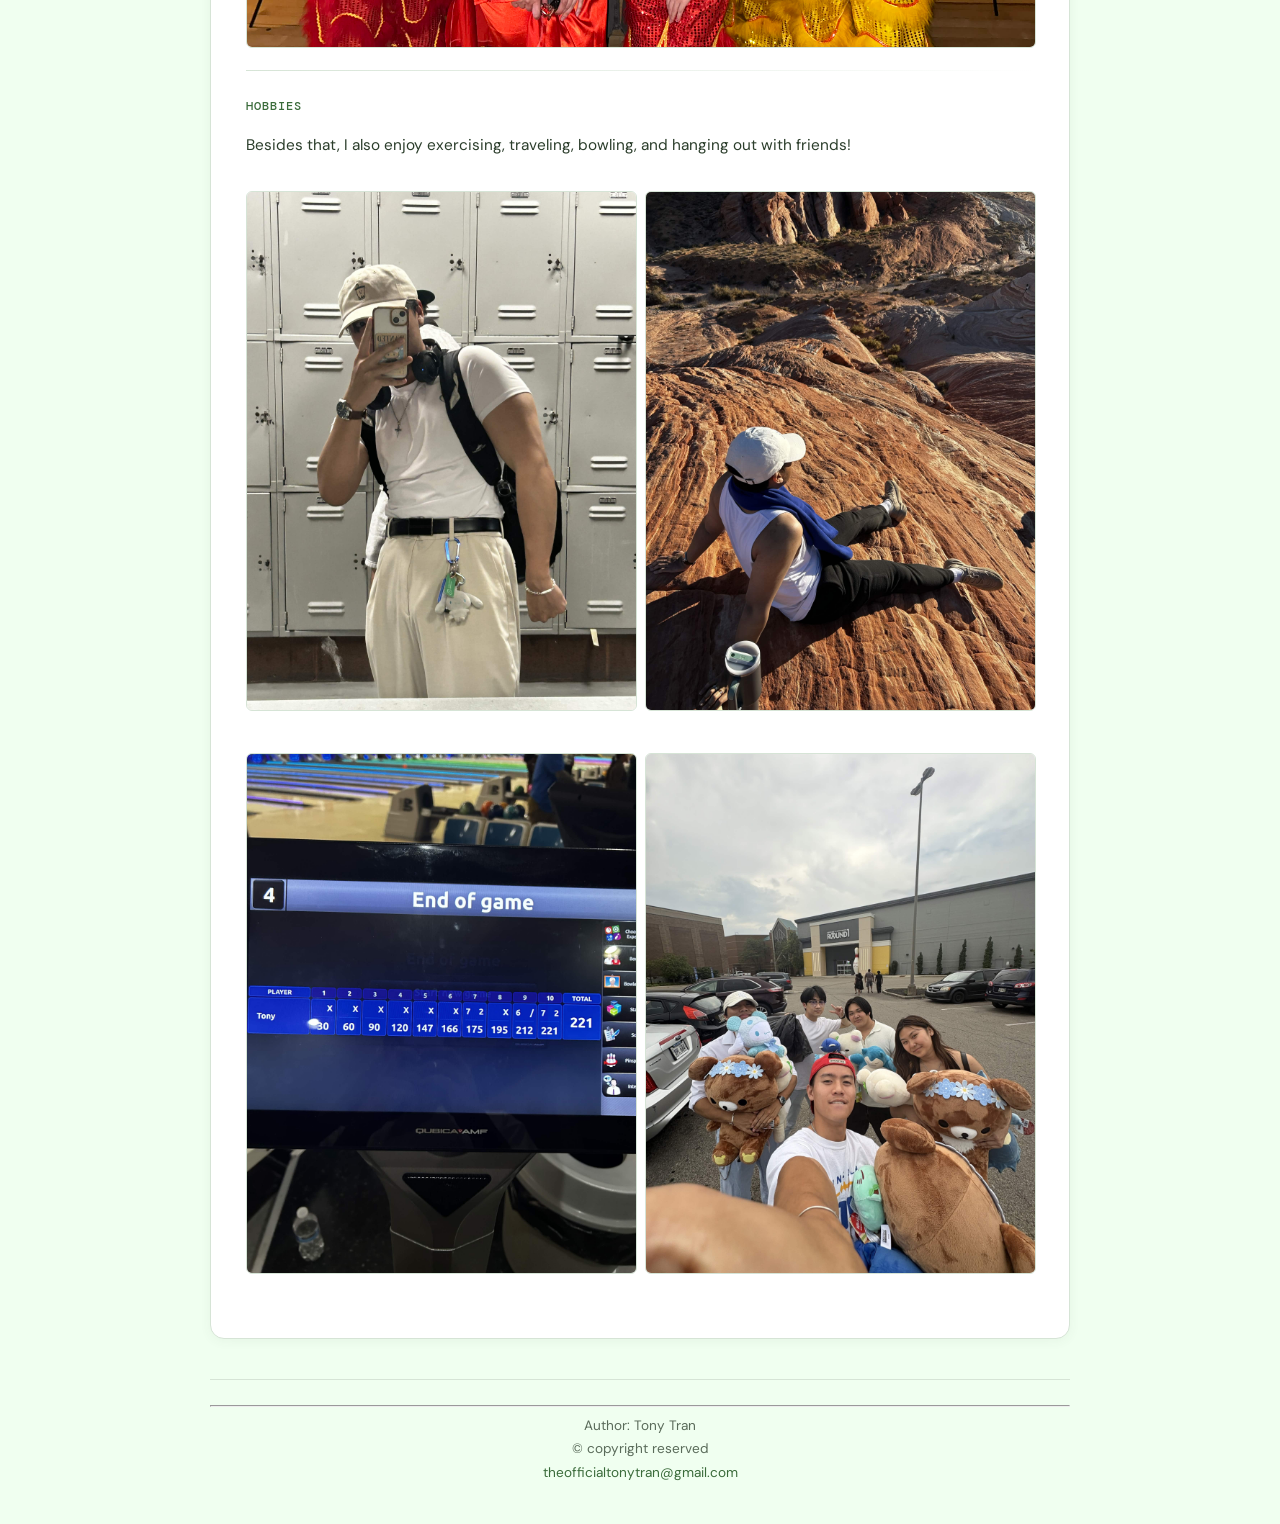
==== commit eb96fc3a: "Last changes" ====
--- a/aboutme.html
+++ b/aboutme.html
@@ -269,6 +269,7 @@
     <div>
       <p class="top-bar-name">Tony Tran</p>
       <p class="top-bar-sub">Recent Graduate, The Ohio State University · Data Analyst / Scientist</p>
+      <a href="https://github.com/theofficialtonytran" class="top-bar-sub"> Github </a>
     </div>
     <nav class="top-bar-nav">
       <a href="index.html">Home</a>
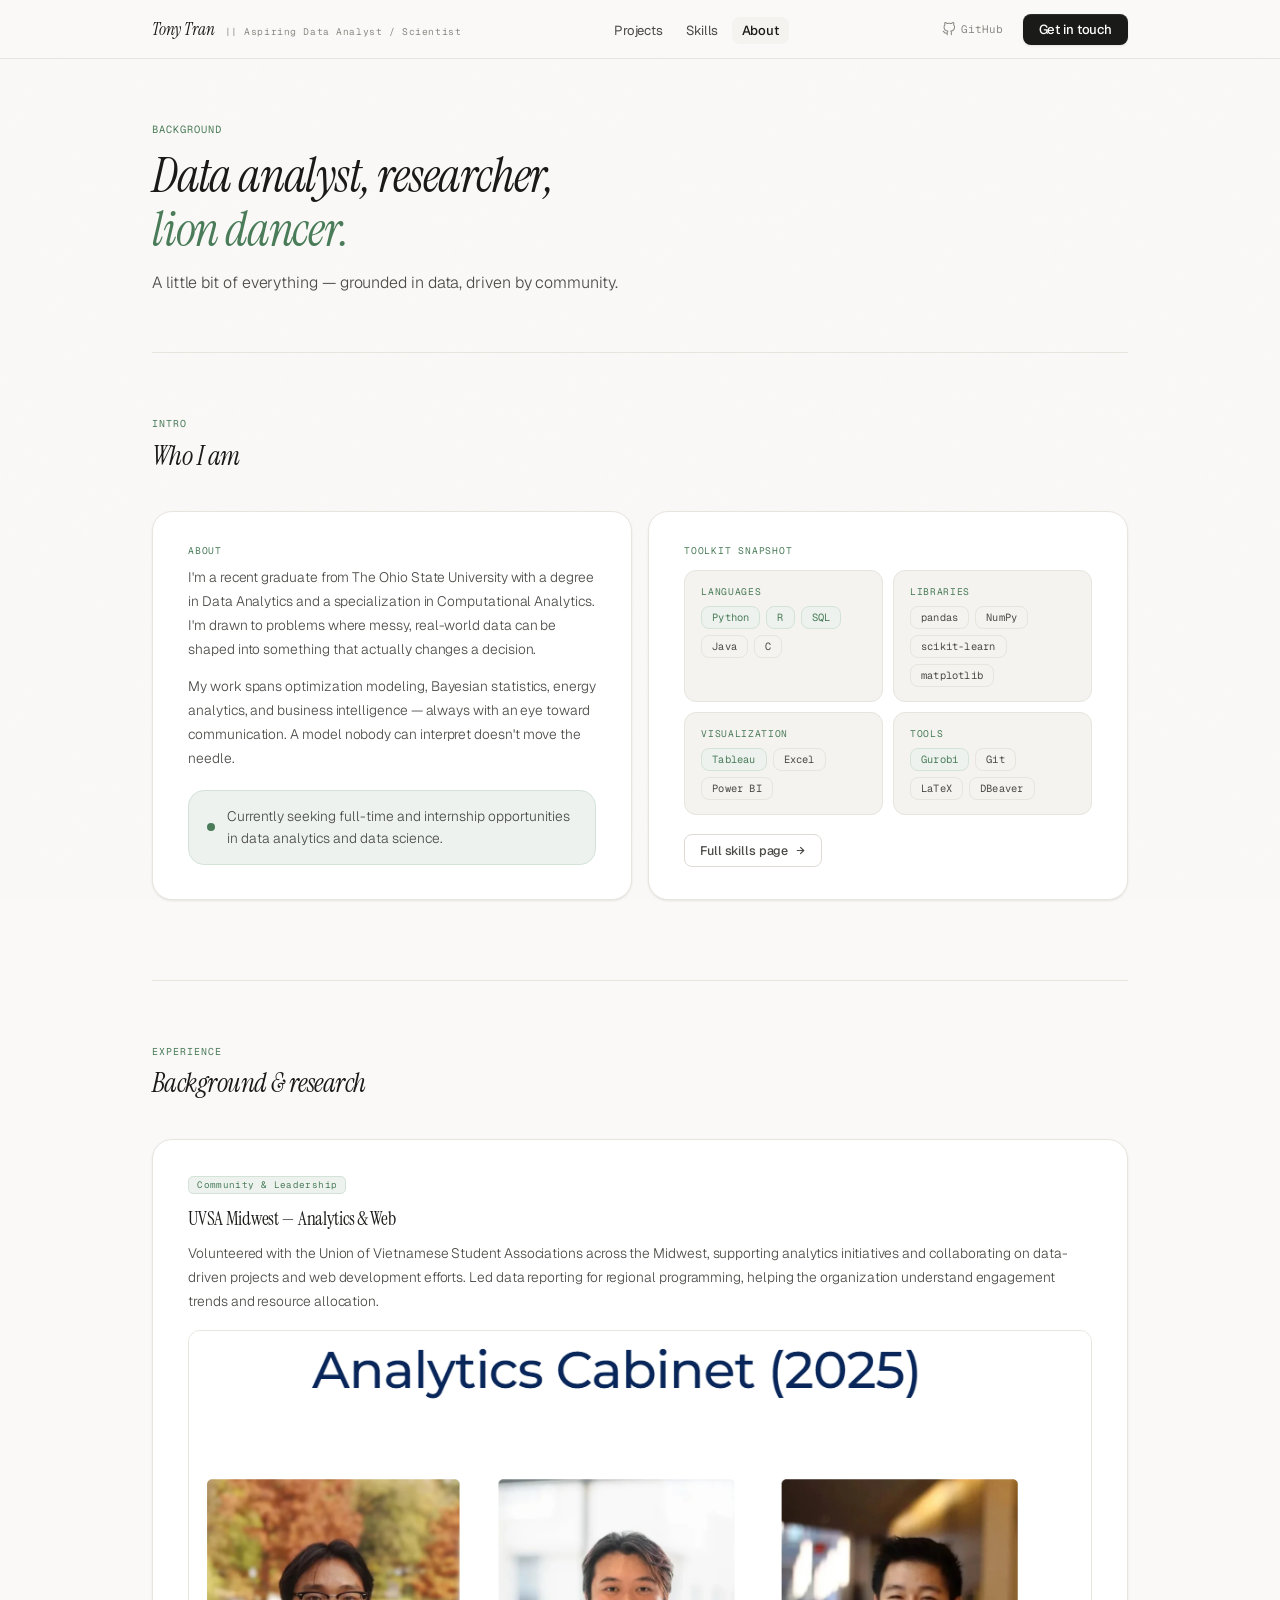
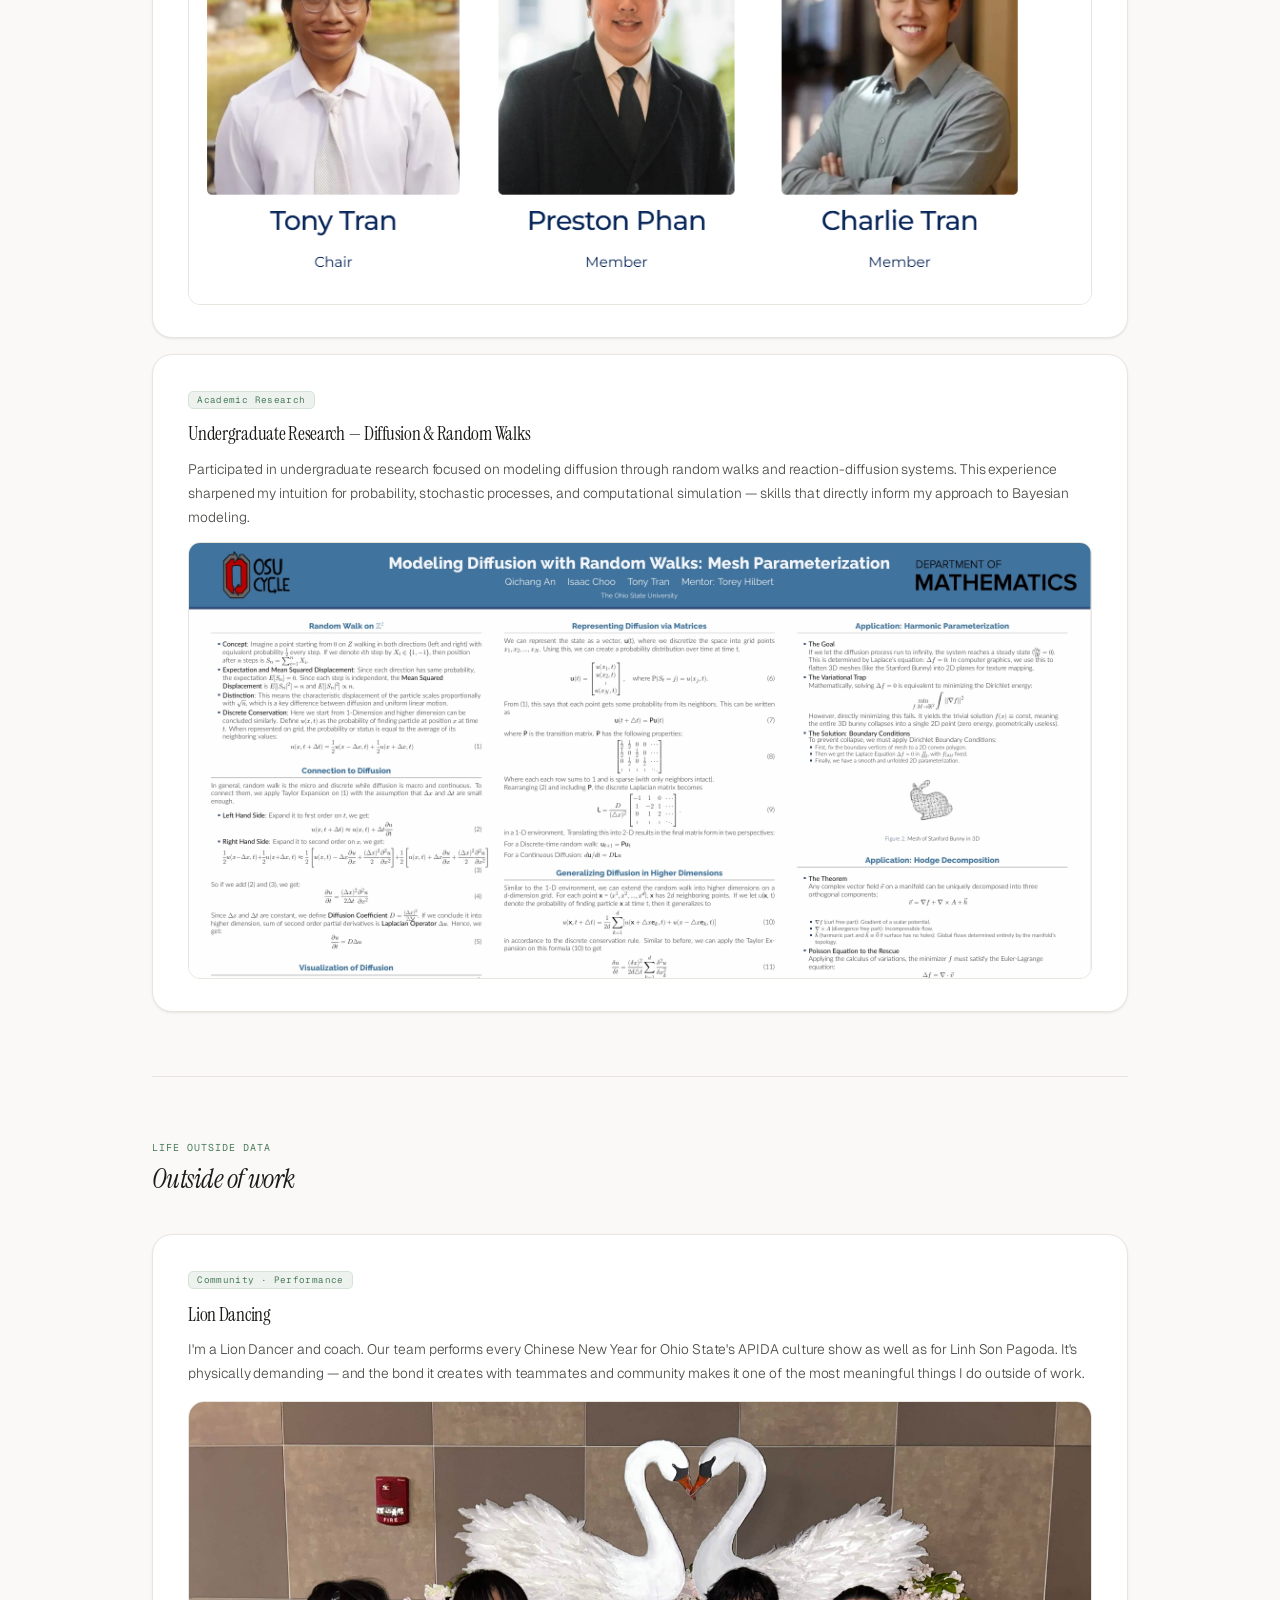
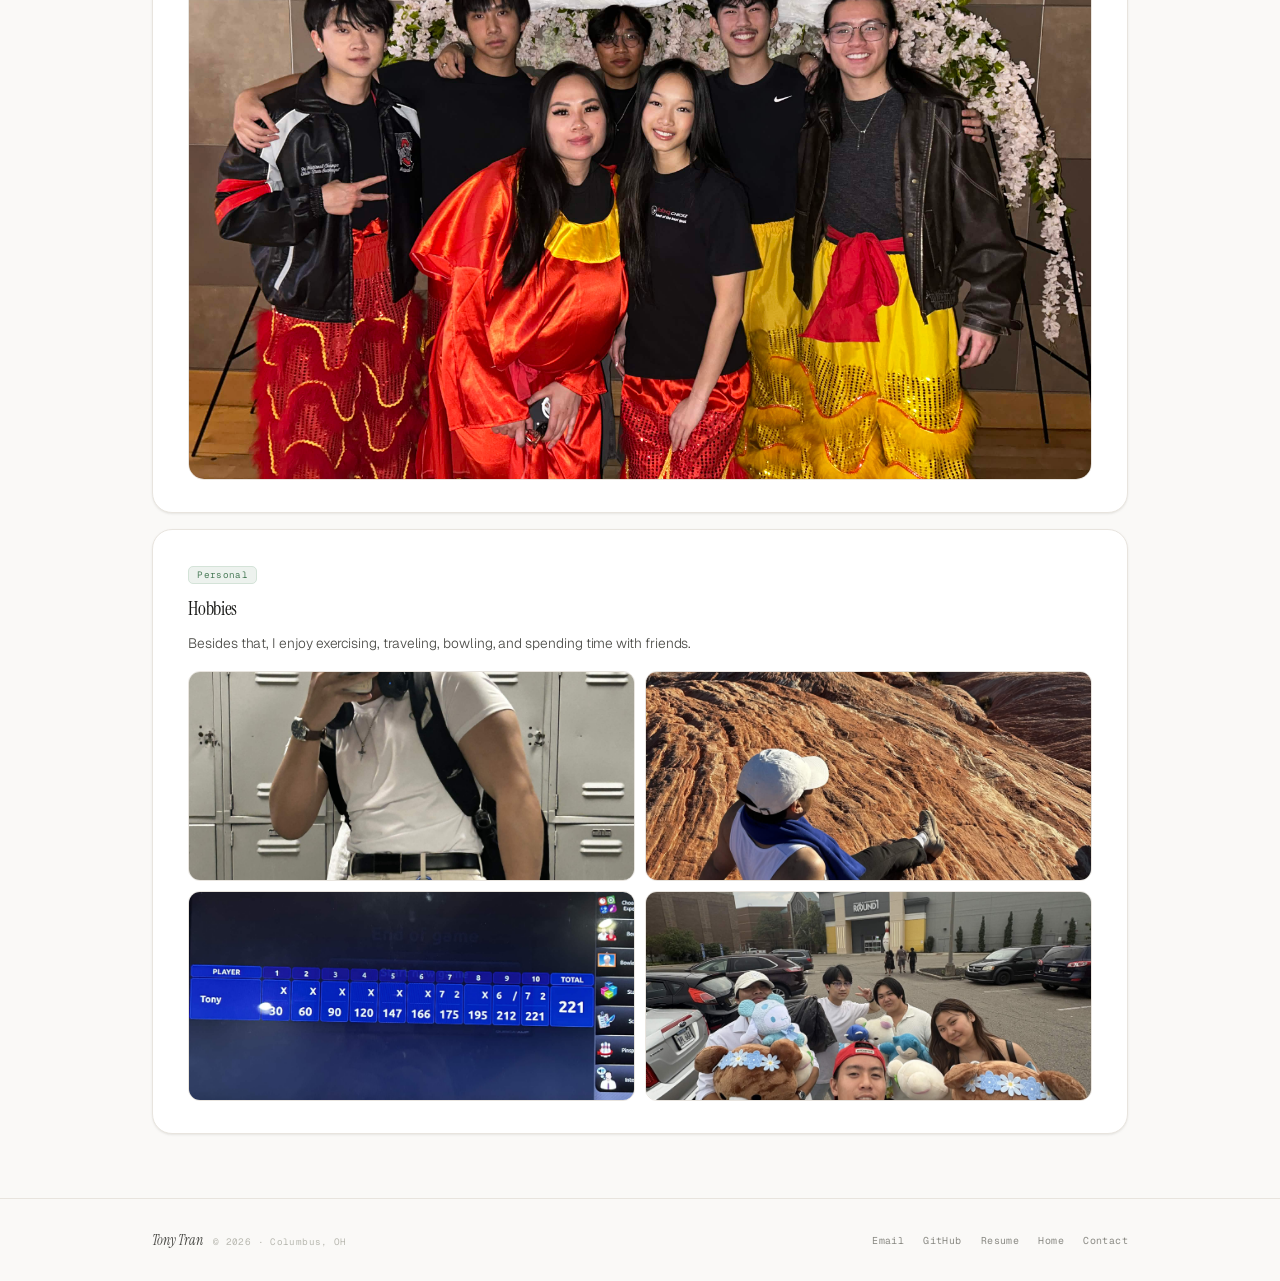
==== commit cbf01d5e: "Formatting changes" ====
--- a/aboutme.html
+++ b/aboutme.html
@@ -1,219 +1,20 @@
 <!DOCTYPE html>
-<html>
+<html lang="en">
 <head>
-  <title>About Me – Tony Tran</title>
+  <meta charset="UTF-8">
+  <meta name="viewport" content="width=device-width, initial-scale=1.0">
+  <title>About Me — Tony Tran</title>
   <link rel="preconnect" href="https://fonts.googleapis.com">
   <link rel="preconnect" href="https://fonts.gstatic.com" crossorigin>
-  <link href="https://fonts.googleapis.com/css2?family=DM+Serif+Display:ital@0;1&family=DM+Sans:wght@300;400;500;600&family=DM+Mono:wght@400;500&display=swap" rel="stylesheet">
+  <link href="https://fonts.googleapis.com/css2?family=Instrument+Serif:ital@0;1&family=Geist:wght@300;400;500;600&family=Geist+Mono:wght@300;400;500&display=swap" rel="stylesheet">
   <link rel="stylesheet" href="style.css">
   <style>
-    /* ── Top bar ── */
-    .top-bar {
-      display: flex;
-      align-items: center;
-      justify-content: space-between;
-      padding-bottom: 1rem;
-      border-bottom: 1px solid #d6e4d6;
-    }
-    .top-bar-name {
-      font-family: 'DM Serif Display', Georgia, serif;
-      font-size: 1.5rem;
-      color: #1a2e1a;
-      margin: 0;
-      font-weight: 400;
-    }
-    .top-bar-sub {
-      font-family: 'DM Sans', sans-serif;
-      font-size: 0.82rem;
-      color: #5a6b5a;
-      margin: 2px 0 0;
-    }
-    .top-bar-nav {
-      display: flex;
-      gap: 1.2rem;
-    }
-    .top-bar-nav a {
-      font-family: 'DM Sans', sans-serif;
-      font-size: 0.85rem;
-      color: #3a6b3a;
-      text-decoration: none;
-      font-weight: 500;
-    }
-    .top-bar-nav a:hover {
-      text-decoration: underline;
-    }
-
-    /* ── Page intro ── */
-    .page-intro {
-      margin: 2.5rem 0 2rem;
-    }
-    .page-intro h2 {
-      font-family: 'DM Serif Display', Georgia, serif;
-      font-size: 2rem;
-      font-weight: 400;
-      border: none;
-      margin: 0 0 0.35rem;
-      color: #1a2e1a;
-      letter-spacing: -0.01em;
-    }
-    .page-intro p {
-      font-family: 'DM Sans', sans-serif;
-      color: #5a6b5a;
-      font-size: 0.95rem;
-      margin: 0;
-    }
-
-    /* ── Cards ── */
-    .about-card {
-      background: #fff;
-      border: 1px solid #d6e4d6;
-      border-radius: 14px;
-      padding: 2rem 2.2rem;
-      margin: 2rem 0;
-      box-shadow: 0 2px 12px rgba(60, 90, 60, 0.06);
-      transition: box-shadow 0.25s ease;
-    }
-    .about-card:hover {
-      box-shadow: 0 6px 28px rgba(60, 90, 60, 0.12);
-    }
-
-    /* ── Card header ── */
-    .card-header {
-      display: flex;
-      align-items: flex-start;
+    /* ── Two-col intro layout ── */
+    .intro-grid {
+      display: grid;
+      grid-template-columns: 1fr 1fr;
       gap: 1rem;
-      margin-bottom: 1.2rem;
-    }
-    .card-icon {
-      font-family: 'DM Mono', monospace;
-      font-size: 0.7rem;
-      font-weight: 500;
-      color: #fff;
-      background: #3a6b3a;
-      border-radius: 6px;
-      padding: 3px 8px;
-      margin-top: 4px;
-      white-space: nowrap;
-      flex-shrink: 0;
-    }
-    .card-title {
-      font-family: 'DM Serif Display', Georgia, serif;
-      font-size: 1.35rem;
-      font-weight: 400;
-      color: #1a2e1a;
-      margin: 0;
-      line-height: 1.3;
-      border: none;
-      padding: 0;
-    }
-
-    /* ── Section label ── */
-    .section-label {
-      font-family: 'DM Mono', monospace;
-      font-size: 0.72rem;
-      font-weight: 500;
-      text-transform: uppercase;
-      letter-spacing: 0.08em;
-      color: #3a6b3a;
-      margin: 1.6rem 0 0.5rem;
-    }
-
-    /* ── Body text ── */
-    .about-card p {
-      font-family: 'DM Sans', sans-serif;
-      font-size: 0.96rem;
-      color: #2c3e2c;
-      line-height: 1.75;
-      margin-bottom: 0.9rem;
-    }
-    .about-card ul {
-      font-family: 'DM Sans', sans-serif;
-      font-size: 0.93rem;
-      color: #2c3e2c;
-      line-height: 1.7;
-      padding-left: 1.25rem;
       margin-bottom: 1rem;
-    }
-    .about-card ul li {
-      margin-bottom: 6px;
-    }
-
-    /* ── Divider ── */
-    .card-divider {
-      height: 1px;
-      background: linear-gradient(to right, #d6e4d6, transparent);
-      margin: 1.4rem 0;
-    }
-
-    /* ── Images ── */
-    .about-card img {
-      max-width: 100%;
-      border-radius: 10px;
-      margin: 0.8rem 0 1rem;
-      border: 1px solid #d6e4d6;
-      display: block;
-    }
-    .about-card img.poster {
-      width: 100%;
-      height: auto;
-    }
-
-    /* ── Skills grid ── */
-    .skills-grid-2 {
-      display: grid;
-      grid-template-columns: repeat(auto-fit, minmax(200px, 1fr));
-      gap: 14px;
-      margin: 1rem 0;
-    }
-    .skill-pill-group {
-      background: #f4f9f4;
-      border: 1px solid #d0e4d0;
-      border-radius: 10px;
-      padding: 14px 16px;
-    }
-    .skill-pill-group h5 {
-      font-family: 'DM Mono', monospace;
-      font-size: 0.68rem;
-      font-weight: 500;
-      text-transform: uppercase;
-      letter-spacing: 0.07em;
-      color: #3a6b3a;
-      margin: 0 0 10px;
-    }
-    .pill-list {
-      display: flex;
-      flex-wrap: wrap;
-      gap: 6px;
-      padding: 0;
-      margin: 0;
-      list-style: none;
-    }
-    .pill-list li {
-      font-family: 'DM Sans', sans-serif;
-      font-size: 0.78rem;
-      color: #2c3e2c;
-      background: #fff;
-      border: 1px solid #c5dcc5;
-      border-radius: 20px;
-      padding: 2px 10px;
-      margin: 0;
-    }
-
-    /* ── Photo grid ── */
-    .photo-grid {
-      display: grid;
-      grid-template-columns: repeat(2, 1fr);
-      column-gap: 10px;
-      row-gap: 10px;
-      margin: 1rem 0;
-    }
-    .photo-grid img {
-      width: 100%;
-      height: 220px;
-      object-fit: cover;
-      border-radius: 10px;
-      border: 1px solid #d6e4d6;
-      margin: 0;
     }
 
     /* ── Seeking banner ── */
@@ -221,191 +22,298 @@
       display: flex;
       align-items: center;
       gap: 12px;
-      background: #eef5ee;
-      border: 1px solid #c5dcc5;
-      border-radius: 10px;
+      background: var(--sage-light);
+      border: 1px solid var(--sage-border);
+      border-radius: var(--r-lg);
       padding: 14px 18px;
-      font-family: 'DM Sans', sans-serif;
-      font-size: 0.92rem;
-      color: #1a2e1a;
-      margin-top: 0.5rem;
+      font-family: var(--sans);
+      font-size: 0.86rem;
+      font-weight: 300;
+      color: var(--ink-2);
+      line-height: 1.65;
+      margin-top: 1.2rem;
     }
     .seeking-dot {
-      width: 10px;
-      height: 10px;
-      background: #3a6b3a;
+      width: 8px; height: 8px;
+      background: var(--sage);
       border-radius: 50%;
       flex-shrink: 0;
-      animation: pulse 2s infinite;
-    }
-    @keyframes pulse {
-      0%, 100% { opacity: 1; transform: scale(1); }
-      50% { opacity: 0.5; transform: scale(1.3); }
-    }
-
-    /* ── Footer ── */
-    footer {
-      text-align: center;
-      margin-top: 2.5rem;
-      padding-top: 1.2rem;
-      border-top: 1px solid #d6e4d6;
-      font-family: 'DM Sans', sans-serif;
-      font-size: 0.85rem;
-      color: #5a6b5a;
-    }
-    footer a {
-      color: #3a6b3a;
-      text-decoration: none;
-    }
-    footer a:hover {
-      text-decoration: underline;
+      animation: statusPulse 2.4s ease-in-out infinite;
+    }
+
+    /* ── Photo grids ── */
+    .photo-grid {
+      display: grid;
+      grid-template-columns: repeat(2, 1fr);
+      gap: 10px;
+      margin-top: 1rem;
+    }
+    .photo-grid img {
+      width: 100%; height: 210px;
+      object-fit: cover;
+      border-radius: var(--r-md);
+      border: 1px solid var(--border);
+      display: block;
+      transition: transform 0.3s var(--ease), box-shadow 0.3s;
+    }
+    .photo-grid img:hover {
+      transform: scale(1.02);
+      box-shadow: var(--shadow-md);
+    }
+
+    /* ── Full-width feature image ── */
+    .feature-img {
+      width: 100%;
+      border-radius: var(--r-lg);
+      border: 1px solid var(--border);
+      display: block;
+      margin-top: 1rem;
+      object-fit: cover;
+    }
+
+    /* ── Skill mini-grid ── */
+    .skill-groups {
+      display: grid;
+      grid-template-columns: repeat(2, 1fr);
+      gap: 10px;
+      margin-top: 0.8rem;
+    }
+    .skill-group {
+      background: var(--paper-2);
+      border: 1px solid var(--border);
+      border-radius: var(--r-md);
+      padding: 14px 16px;
+    }
+    .skill-group-label {
+      font-family: var(--mono);
+      font-size: 0.6rem;
+      color: var(--sage);
+      text-transform: uppercase;
+      letter-spacing: 0.07em;
+      margin-bottom: 8px;
+      display: block;
+    }
+
+    /* ── Research image ── */
+    .research-img {
+      width: 100%;
+      border-radius: var(--r-md);
+      border: 1px solid var(--border);
+      display: block;
+      margin-top: 0.8rem;
+    }
+
+    @media (max-width: 700px) {
+      .intro-grid    { grid-template-columns: 1fr; }
+      .skill-groups  { grid-template-columns: 1fr; }
+      .photo-grid    { grid-template-columns: 1fr; }
     }
   </style>
 </head>
 <body>
 
-  <!-- Top bar -->
-  <div class="top-bar">
-    <div>
-      <p class="top-bar-name">Tony Tran</p>
-      <p class="top-bar-sub">Recent Graduate, The Ohio State University · Data Analyst / Scientist</p>
-      <a href="https://github.com/theofficialtonytran" class="top-bar-sub"> Github </a>
-    </div>
-    <nav class="top-bar-nav">
+<!-- NAV -->
+<nav class="nav" role="navigation" aria-label="Main navigation">
+  <div class="wrap nav-inner">
+    <a href="index.html" class="nav-brand" aria-label="Tony Tran home">
+      <span class="nav-brand-name">Tony Tran</span>
+      <span class="nav-brand-role">|| Aspiring Data Analyst / Scientist</span>
+    </a>
+    <ul class="nav-links" role="list">
+      <li><a href="projects.html">Projects</a></li>
+      <li><a href="skills.html">Skills</a></li>
+      <li><a href="aboutme.html" class="active">About</a></li>
+    </ul>
+    <div class="nav-right">
+      <a href="https://github.com/theofficialtonytran" class="nav-gh" target="_blank" rel="noopener" aria-label="GitHub">
+        <svg width="14" height="14" viewBox="0 0 24 24" fill="none" stroke="currentColor" stroke-width="1.8" stroke-linecap="round" stroke-linejoin="round"><path d="M9 19c-5 1.5-5-2.5-7-3m14 6v-3.87a3.37 3.37 0 0 0-.94-2.61c3.14-.35 6.44-1.54 6.44-7A5.44 5.44 0 0 0 20 4.77 5.07 5.07 0 0 0 19.91 1S18.73.65 16 2.48a13.38 13.38 0 0 0-7 0C6.27.65 5.09 1 5.09 1A5.07 5.07 0 0 0 5 4.77a5.44 5.44 0 0 0-1.5 3.78c0 5.42 3.3 6.61 6.44 7A3.37 3.37 0 0 0 9 18.13V22"/></svg>
+        GitHub
+      </a>
+      <a href="contactme.html" class="nav-btn">Get in touch</a>
+    </div>
+  </div>
+</nav>
+
+<!-- PAGE HEADER -->
+<div class="wrap">
+  <div class="page-header">
+    <span class="page-kicker">Background</span>
+    <h1 class="page-title">Data analyst, researcher,<br><em>lion dancer.</em></h1>
+    <p class="page-desc">A little bit of everything — grounded in data, driven by community.</p>
+  </div>
+</div>
+
+<div class="wrap">
+
+  <!-- ── WHO I AM ── -->
+  <div class="section">
+    <div class="section-header reveal">
+      <div>
+        <span class="section-kicker">Intro</span>
+        <h2 class="section-title">Who I am</h2>
+      </div>
+    </div>
+
+    <div class="intro-grid">
+      <div class="card reveal">
+        <div class="card-body">
+          <span class="label-sage">About</span>
+          <p class="card-text">
+            I'm a recent graduate from The Ohio State University with a degree in Data Analytics and a specialization in Computational Analytics. I'm drawn to problems where messy, real-world data can be shaped into something that actually changes a decision.
+          </p>
+          <p class="card-text" style="margin-top:0.8rem;">
+            My work spans optimization modeling, Bayesian statistics, energy analytics, and business intelligence — always with an eye toward communication. A model nobody can interpret doesn't move the needle.
+          </p>
+          <div class="seeking-banner">
+            <span class="seeking-dot" aria-hidden="true"></span>
+            Currently seeking full-time and internship opportunities in data analytics and data science.
+          </div>
+        </div>
+      </div>
+
+      <div class="card reveal reveal-d1">
+        <div class="card-body">
+          <span class="label-sage">Toolkit snapshot</span>
+          <div class="skill-groups">
+            <div class="skill-group">
+              <span class="skill-group-label">Languages</span>
+              <div class="chip-row">
+                <span class="chip on">Python</span>
+                <span class="chip on">R</span>
+                <span class="chip on">SQL</span>
+                <span class="chip">Java</span>
+                <span class="chip">C</span>
+              </div>
+            </div>
+            <div class="skill-group">
+              <span class="skill-group-label">Libraries</span>
+              <div class="chip-row">
+                <span class="chip">pandas</span>
+                <span class="chip">NumPy</span>
+                <span class="chip">scikit-learn</span>
+                <span class="chip">matplotlib</span>
+              </div>
+            </div>
+            <div class="skill-group">
+              <span class="skill-group-label">Visualization</span>
+              <div class="chip-row">
+                <span class="chip on">Tableau</span>
+                <span class="chip">Excel</span>
+                <span class="chip">Power BI</span>
+              </div>
+            </div>
+            <div class="skill-group">
+              <span class="skill-group-label">Tools</span>
+              <div class="chip-row">
+                <span class="chip on">Gurobi</span>
+                <span class="chip">Git</span>
+                <span class="chip">LaTeX</span>
+                <span class="chip">DBeaver</span>
+              </div>
+            </div>
+          </div>
+          <a href="skills.html" class="btn btn-ghost btn-sm" style="margin-top:1.2rem; display:inline-flex;">
+            Full skills page
+            <svg width="11" height="11" viewBox="0 0 24 24" fill="none" stroke="currentColor" stroke-width="2.5" stroke-linecap="round" stroke-linejoin="round"><line x1="5" y1="12" x2="19" y2="12"/><polyline points="12 5 19 12 12 19"/></svg>
+          </a>
+        </div>
+      </div>
+    </div>
+  </div>
+
+  <!-- ── EXPERIENCE & RESEARCH ── -->
+  <div class="section">
+    <div class="section-header reveal">
+      <div>
+        <span class="section-kicker">Experience</span>
+        <h2 class="section-title">Background &amp; research</h2>
+      </div>
+    </div>
+
+    <div class="card reveal" style="margin-bottom:1rem;">
+      <div class="card-body">
+        <span class="card-tag">Community & Leadership</span>
+        <h3 class="card-title">UVSA Midwest — Analytics &amp; Web</h3>
+        <p class="card-text">
+          Volunteered with the Union of Vietnamese Student Associations across the Midwest, supporting analytics initiatives and collaborating on data-driven projects and web development efforts. Led data reporting for regional programming, helping the organization understand engagement trends and resource allocation.
+        </p>
+        <img src="images/UVSAMW-ANX.png" alt="UVSA Midwest analytics work" style="width:100%; border-radius:var(--r-md); border:1px solid var(--border); margin-top:1rem; display:block;">
+      </div>
+    </div>
+
+    <div class="card reveal reveal-d1">
+      <div class="card-body">
+        <span class="card-tag">Academic Research</span>
+        <h3 class="card-title">Undergraduate Research — Diffusion &amp; Random Walks</h3>
+        <p class="card-text">
+          Participated in undergraduate research focused on modeling diffusion through random walks and reaction-diffusion systems. This experience sharpened my intuition for probability, stochastic processes, and computational simulation — skills that directly inform my approach to Bayesian modeling.
+        </p>
+        <img src="images/ResearchPoster.png" alt="Undergraduate research poster" class="research-img">
+      </div>
+    </div>
+  </div>
+
+  <!-- ── OUTSIDE WORK ── -->
+  <div class="section">
+    <div class="section-header reveal">
+      <div>
+        <span class="section-kicker">Life outside data</span>
+        <h2 class="section-title">Outside of work</h2>
+      </div>
+    </div>
+
+    <div class="card reveal" style="margin-bottom:1rem;">
+      <div class="card-body">
+        <span class="card-tag">Community · Performance</span>
+        <h3 class="card-title">Lion Dancing</h3>
+        <p class="card-text">
+          I'm a Lion Dancer and coach. Our team performs every Chinese New Year for Ohio State's APIDA culture show as well as for Linh Son Pagoda. It's physically demanding — and the bond it creates with teammates and community makes it one of the most meaningful things I do outside of work.
+        </p>
+        <img src="images/LionDance.jpg" alt="2025–2026 Lion Dance Team" class="feature-img">
+      </div>
+    </div>
+
+    <div class="card reveal reveal-d1">
+      <div class="card-body">
+        <span class="card-tag">Personal</span>
+        <h3 class="card-title">Hobbies</h3>
+        <p class="card-text">Besides that, I enjoy exercising, traveling, bowling, and spending time with friends.</p>
+        <div class="photo-grid" style="margin-top:1rem;">
+          <img src="images/Physique.jpg" alt="Exercising">
+          <img src="images/Traveling.jpg" alt="Traveling">
+          <img src="images/Bowling.jpg" alt="Bowling">
+          <img src="images/Friends.jpg" alt="Friends">
+        </div>
+      </div>
+    </div>
+  </div>
+
+</div><!-- /.wrap -->
+
+<!-- FOOTER -->
+<footer class="site-footer">
+  <div class="wrap footer-inner">
+    <div class="footer-left">
+      <span class="footer-name">Tony Tran</span>
+      <span class="footer-copy">© 2026 · Columbus, OH</span>
+    </div>
+    <nav class="footer-links" aria-label="Footer navigation">
+      <a href="mailto:theofficialtonytran@gmail.com">Email</a>
+      <a href="https://github.com/theofficialtonytran" target="_blank" rel="noopener">GitHub</a>
+      <a href="Tony Tran Resume - SP.26.pdf" target="_blank" rel="noopener">Resume</a>
       <a href="index.html">Home</a>
-      <a href="projects.html">Projects</a>
-      <a href="aboutme.html">About Me</a>
-      <a href="skills.html">Skills</a>
-      <a href="Tony Tran Resume - SP.26.pdf">Resume</a>
       <a href="contactme.html">Contact</a>
     </nav>
   </div>
-
-  <!-- Page intro -->
-  <div class="page-intro">
-    <h2>About Me</h2>
-    <p>Data analyst, researcher, lion dancer - a little bit of everything.</p>
-  </div>
-
-  <!-- ── INTRO CARD ── -->
-  <div class="about-card">
-    <div class="card-header">
-      <span class="card-icon">Intro</span>
-      <h4 class="card-title">Who I Am</h4>
-    </div>
-    <p>
-      I'm a recent graduate from The Ohio State University with a background in Data Analytics
-      and a specialization in Computational Analytics. I'm interested in using analytics,
-      visualization, and machine learning to solve real-world problems and support data-driven
-      decision making.
-    </p>
-    <div class="seeking-banner">
-      <span class="seeking-dot"></span>
-      Currently seeking opportunities in data analytics and data science where I can continue
-      developing technical skills while contributing to impactful projects.
-    </div>
-  </div>
-
-  <!-- ── BACKGROUND CARD ── -->
-  <div class="about-card">
-    <div class="card-header">
-      <span class="card-icon">Background</span>
-      <h4 class="card-title">Experience &amp; Research</h4>
-    </div>
-
-    <p>
-      Throughout my academic and extracurricular experience, I've worked on projects involving
-      predictive analysis, data visualization, artificial intelligence, and statistical modeling.
-      I volunteered with the Union of Vietnamese Student Associations across the Midwest, where
-      I supported analytics initiatives and collaborated on data-driven projects and web
-      development efforts.
-    </p>
-    <img src="images/UVSAMW-ANX.png" alt="UVSA Midwest">
-
-    <div class="card-divider"></div>
-
-    <div class="section-label">Undergraduate Research</div>
-    <p>
-      I participated in undergraduate research focused on modeling diffusion through random walks
-      and reaction-diffusion systems. This experience strengthened my understanding of
-      probability, modeling, and computational problem-solving.
-    </p>
-    <img src="images/ResearchPoster.png" class="poster" alt="Research Poster">
-  </div>
-
-  <!-- ── SKILLS CARD ── -->
-  <div class="about-card">
-    <div class="card-header">
-      <span class="card-icon">Skills</span>
-      <h4 class="card-title">Technical Skills</h4>
-    </div>
-
-    <div class="skills-grid-2">
-      <div class="skill-pill-group">
-        <h5>Languages</h5>
-        <ul class="pill-list">
-          <li>Python</li><li>R</li><li>SQL</li><li>Java</li><li>C</li>
-        </ul>
-      </div>
-      <div class="skill-pill-group">
-        <h5>Libraries</h5>
-        <ul class="pill-list">
-          <li>pandas</li><li>NumPy</li><li>scikit-learn</li><li>matplotlib</li>
-        </ul>
-      </div>
-      <div class="skill-pill-group">
-        <h5>Visualization</h5>
-        <ul class="pill-list">
-          <li>Tableau</li><li>Microsoft Excel</li>
-        </ul>
-      </div>
-      <div class="skill-pill-group">
-        <h5>Tools &amp; Tech</h5>
-        <ul class="pill-list">
-          <li>HTML/CSS</li><li>Git/GitHub</li><li>LaTeX</li><li>Gurobi</li>
-        </ul>
-      </div>
-    </div>
-  </div>
-
-  <!-- ── OUTSIDE WORK CARD ── -->
-  <div class="about-card">
-    <div class="card-header">
-      <span class="card-icon">Life</span>
-      <h4 class="card-title">Outside of Work</h4>
-    </div>
-
-    <div class="section-label">Lion Dancing</div>
-    <p>
-      I'm a Lion Dancer and Coach. Our team performs every Chinese New Year for Ohio State's
-      APIDA culture show as well as for Linh Son Pagoda. Although it can be very physically
-      demanding, the bond I've formed with my community and teammates has only deepened my
-      love for it.
-    </p>
-    <img src="images/LionDance.jpg" alt="2025-2026 Lion Dance Team">
-
-    <div class="card-divider"></div>
-
-    <div class="section-label">Hobbies</div>
-    <p>Besides that, I also enjoy exercising, traveling, bowling, and hanging out with friends!</p>
-    <div class="photo-grid">
-      <img src="images/Physique.jpg" alt="Exercising">
-      <img src="images/Traveling.jpg" alt="Traveling">
-      <img src="images/Bowling.jpg" alt="Bowling">
-      <img src="images/Friends.jpg" alt="Friends">
-    </div>
-  </div>
-
-  <footer>
-    <hr>
-    Author: Tony Tran
-    <br>
-    &copy; copyright reserved
-    <br>
-    <a href="mailto:theofficialtonytran@gmail.com">
-      theofficialtonytran@gmail.com
-    </a>
-  </footer>
-
+</footer>
+
+<script>
+  const io = new IntersectionObserver(entries => {
+    entries.forEach(e => {
+      if (e.isIntersecting) { e.target.classList.add('visible'); io.unobserve(e.target); }
+    });
+  }, { threshold: 0.07 });
+  document.querySelectorAll('.reveal').forEach(el => io.observe(el));
+</script>
 </body>
 </html>
--- a/style.css
+++ b/style.css
@@ -1,175 +1,563 @@
-/* === Layout === */
+/* ═══════════════════════════════════════════════════════
+   TONY TRAN PORTFOLIO — SHARED STYLESHEET
+   Applies to: index.html, projects.html, aboutme.html,
+               skills.html, contactme.html
+   Page-specific styles live in each file's <style> block
+═══════════════════════════════════════════════════════ */
+
+/* ── Tokens ── */
+:root {
+  --paper:        #faf9f7;
+  --paper-2:      #f5f3ef;
+  --paper-3:      #ede9e3;
+  --ink:          #1a1a18;
+  --ink-2:        #4a4a46;
+  --ink-3:        #8a8a84;
+  --ink-4:        #b8b8b0;
+  --sage:         #4a7c59;
+  --sage-light:   #edf2ee;
+  --sage-mid:     #c8dace;
+  --sage-border:  #d4e3d8;
+  --border:       #e8e4de;
+  --border-2:     #dedad3;
+  --shadow-xs:    0 1px 3px rgba(26,26,24,0.06), 0 1px 2px rgba(26,26,24,0.04);
+  --shadow-sm:    0 2px 8px rgba(26,26,24,0.07), 0 1px 3px rgba(26,26,24,0.05);
+  --shadow-md:    0 4px 20px rgba(26,26,24,0.08), 0 2px 8px rgba(26,26,24,0.05);
+  --shadow-lg:    0 8px 40px rgba(26,26,24,0.10), 0 4px 16px rgba(26,26,24,0.06);
+  --serif:        'Instrument Serif', Georgia, serif;
+  --sans:         'Geist', system-ui, sans-serif;
+  --mono:         'Geist Mono', 'Fira Code', monospace;
+  --r-sm:         8px;
+  --r-md:         12px;
+  --r-lg:         16px;
+  --r-xl:         20px;
+  --ease:         cubic-bezier(0.16, 1, 0.3, 1);
+}
+
+/* ── Reset ── */
+*, *::before, *::after { box-sizing: border-box; margin: 0; padding: 0; }
+html { scroll-behavior: smooth; font-size: 16px; }
+
 body {
-    background-color: honeydew;
-    font-family: sans-serif, verdana, arial;
-    max-width: 860px;
-    margin: 0 auto;
-    padding: 24px 20px 40px;
-    line-height: 1.7;
-}
-
-/* === Header === */
-h1 {
-    font-size: 2rem;
-    margin-bottom: 4px;
-}
-
-/* === Section headings === */
-h2 {
-    text-align: left;
-    margin-top: 2rem;
-    margin-bottom: 0.5rem;
-    font-size: 1.2rem;
-    border-bottom: 1px solid #ccc;
-    padding-bottom: 4px;
-}
-
-/* === Body text === */
-p {
-    margin-bottom: 1rem;
-}
-
-/* === Images === */
-.poster {
-    width: 100%;
-    height: auto;
-    display: block;
-    margin: 1rem 0;
-    border: 1px solid #ccc;
-    border-radius: 6px;
-}
-
-img:not(.headshot):not(.poster) {
-    max-width: 100%;
-    height: auto;
-    display: block;
-    margin: 1rem 0;
-    border-radius: 6px;
-}
-
-/* === Skills list === */
-ul {
-    padding-left: 1.25rem;
-    margin-bottom: 1rem;
-}
-
-ul li {
-    margin-bottom: 6px;
-}
-
-/* === Skills grid === */
-.skills-grid {
-    display: grid;
-    grid-template-columns: repeat(auto-fit, minmax(200px, 1fr));
-    gap: 16px;
-    margin: 1.5rem 0;
-}
-
-.skill-card {
-    background-color: #f0f4f0;
-    border: 1px solid #ccc;
-    border-radius: 8px;
-    padding: 16px 18px;
-}
-
-.skill-card h4 {
-    margin: 0 0 10px;
-    font-size: 0.9rem;
-    text-transform: uppercase;
-    letter-spacing: 0.04em;
-    color: #555;
-}
-
-.skill-card ul {
-    margin: 0;
-    padding-left: 1.1rem;
-}
-
-.skill-card ul li {
-    font-size: 0.95rem;
-    margin-bottom: 4px;
-}
-
-/* === Certification cards === */
-.cert-card {
-    background-color: #f0f4f0;
-    border: 1px solid #ccc;
-    border-radius: 8px;
-    padding: 14px 18px;
-    margin-bottom: 10px;
-    max-width: 500px;
-}
-
-.cert-card p {
-    margin: 0;
-}
-
-.cert-detail {
-    font-size: 0.875rem;
-    color: #666;
-}
-
-/* === Certification image === */
-.cert-img {
-    width: 100%;
-    max-width: 600px;
-    height: auto;
-    display: block;
-    margin: 1rem 0;
-    border-radius: 6px;
-    border: 1px solid #ccc;
-}
-
-.badge-row {
-    display: flex;
-    flex-wrap: wrap;
-    gap: 16px;
-    margin: 1rem 0;
-}
-
-/* === Header component (for future use) === */
-.header-content {
-    display: flex;
-    flex-direction: column;
-    align-items: center;
-    gap: 10px;
-}
-
-header {
-    text-align: center;
-}
-
-.headshot {
-    width: 150px;
-    height: 150px;
-    border-radius: 50%;
-    object-fit: cover;
-    object-position: center;
-}
-
-/* === Buttons === */
-button {
-    background-color: aliceblue;
-    color: gray;
-}
-
-.image-grid {
-  display: grid;
-  grid-template-columns: repeat(2, 1fr);
-  column-gap: 10px;
-  row-gap: 5px;
-}
-
-.image-grid img {
-  width: 100%;
-  height: 200px;
-  object-fit: cover;
-}
-
-/* === Footer === */
-footer {
-    text-align: center;
-    margin-top: 2rem;
-    font-size: 0.9rem;
-    color: #555;
+  background: var(--paper);
+  color: var(--ink);
+  font-family: var(--sans);
+  -webkit-font-smoothing: antialiased;
+  -moz-osx-font-smoothing: grayscale;
+  overflow-x: hidden;
+}
+
+/* ── Paper texture ── */
+body::before {
+  content: '';
+  position: fixed;
+  inset: 0;
+  background-image: url("data:image/svg+xml,%3Csvg xmlns='http://www.w3.org/2000/svg' width='300' height='300'%3E%3Cfilter id='n'%3E%3CfeTurbulence type='fractalNoise' baseFrequency='0.75' numOctaves='4' stitchTiles='stitch'/%3E%3C/filter%3E%3Crect width='300' height='300' filter='url(%23n)' opacity='1'/%3E%3C/svg%3E");
+  opacity: 0.022;
+  pointer-events: none;
+  z-index: 0;
+}
+
+/* ── Layout ── */
+.wrap {
+  max-width: 1040px;
+  margin: 0 auto;
+  padding: 0 2rem;
+  position: relative;
+  z-index: 1;
+}
+
+/* ══════════════════════════════════════
+   NAVIGATION
+══════════════════════════════════════ */
+.nav {
+  position: sticky;
+  top: 0;
+  z-index: 200;
+  background: rgba(250, 249, 247, 0.88);
+  backdrop-filter: blur(20px) saturate(1.3);
+  -webkit-backdrop-filter: blur(20px) saturate(1.3);
+  border-bottom: 1px solid var(--border);
+}
+.nav-inner {
+  display: flex;
+  align-items: center;
+  justify-content: space-between;
+  height: 58px;
+  gap: 2rem;
+}
+.nav-brand {
+  display: flex;
+  align-items: baseline;
+  gap: 10px;
+  text-decoration: none;
+  flex-shrink: 0;
+}
+.nav-brand-name {
+  font-family: var(--serif);
+  font-size: 1.05rem;
+  color: var(--ink);
+  font-style: italic;
+  letter-spacing: -0.01em;
+}
+.nav-brand-role {
+  font-family: var(--mono);
+  font-size: 0.6rem;
+  color: var(--ink-3);
+  letter-spacing: 0.06em;
+  font-weight: 400;
+}
+.nav-links {
+  display: flex;
+  align-items: center;
+  gap: 0.2rem;
+  list-style: none;
+}
+.nav-links a {
+  font-family: var(--sans);
+  font-size: 0.82rem;
+  font-weight: 400;
+  color: var(--ink-2);
+  text-decoration: none;
+  padding: 5px 10px;
+  border-radius: var(--r-sm);
+  transition: background 0.18s, color 0.18s;
+  letter-spacing: -0.01em;
+}
+.nav-links a:hover,
+.nav-links a.active {
+  background: var(--paper-2);
+  color: var(--ink);
+}
+.nav-links a.active {
+  font-weight: 500;
+}
+.nav-right {
+  display: flex;
+  align-items: center;
+  gap: 10px;
+  flex-shrink: 0;
+}
+.nav-gh {
+  display: flex;
+  align-items: center;
+  gap: 5px;
+  font-family: var(--mono);
+  font-size: 0.68rem;
+  color: var(--ink-3);
+  text-decoration: none;
+  padding: 5px 10px;
+  border-radius: var(--r-sm);
+  transition: background 0.18s, color 0.18s;
+}
+.nav-gh:hover { background: var(--paper-2); color: var(--ink); }
+.nav-btn {
+  display: inline-flex;
+  align-items: center;
+  gap: 6px;
+  font-family: var(--sans);
+  font-size: 0.82rem;
+  font-weight: 500;
+  color: #fff;
+  background: var(--ink);
+  text-decoration: none;
+  padding: 7px 16px;
+  border-radius: var(--r-sm);
+  letter-spacing: -0.01em;
+  transition: background 0.18s, transform 0.18s var(--ease), box-shadow 0.18s;
+  box-shadow: var(--shadow-xs), inset 0 1px 0 rgba(255,255,255,0.08);
+}
+.nav-btn:hover {
+  background: #2a2a28;
+  transform: translateY(-1px);
+  box-shadow: var(--shadow-sm), inset 0 1px 0 rgba(255,255,255,0.08);
+}
+
+/* ══════════════════════════════════════
+   PAGE HEADER (inner pages)
+══════════════════════════════════════ */
+.page-header {
+  padding: 4rem 0 3.5rem;
+  border-bottom: 1px solid var(--border);
+}
+.page-kicker {
+  font-family: var(--mono);
+  font-size: 0.65rem;
+  color: var(--sage);
+  letter-spacing: 0.1em;
+  text-transform: uppercase;
+  margin-bottom: 0.8rem;
+  display: block;
+}
+.page-title {
+  font-family: var(--serif);
+  font-size: clamp(2rem, 4vw, 3rem);
+  font-weight: 400;
+  font-style: italic;
+  letter-spacing: -0.025em;
+  color: var(--ink);
+  line-height: 1.12;
+  margin-bottom: 0.8rem;
+}
+.page-title em { color: var(--sage); }
+.page-desc {
+  font-family: var(--sans);
+  font-size: 1rem;
+  font-weight: 300;
+  color: var(--ink-2);
+  line-height: 1.7;
+  max-width: 540px;
+  letter-spacing: -0.005em;
+}
+
+/* ══════════════════════════════════════
+   SECTION SYSTEM
+══════════════════════════════════════ */
+.section {
+  padding: 4rem 0;
+  border-bottom: 1px solid var(--border);
+}
+.section:last-of-type { border-bottom: none; }
+
+.section-kicker {
+  font-family: var(--mono);
+  font-size: 0.62rem;
+  color: var(--sage);
+  letter-spacing: 0.1em;
+  text-transform: uppercase;
+  margin-bottom: 0.6rem;
+  display: block;
+}
+.section-title {
+  font-family: var(--serif);
+  font-size: 1.7rem;
+  font-weight: 400;
+  font-style: italic;
+  color: var(--ink);
+  letter-spacing: -0.02em;
+  line-height: 1.2;
+  margin-bottom: 0.4rem;
+}
+.section-header {
+  display: flex;
+  align-items: baseline;
+  justify-content: space-between;
+  margin-bottom: 2rem;
+  gap: 1rem;
+}
+.section-link {
+  font-family: var(--sans);
+  font-size: 0.8rem;
+  font-weight: 500;
+  color: var(--ink-2);
+  text-decoration: none;
+  display: inline-flex;
+  align-items: center;
+  gap: 4px;
+  flex-shrink: 0;
+  transition: color 0.18s, gap 0.2s var(--ease);
+}
+.section-link:hover { color: var(--ink); gap: 7px; }
+
+/* Inline sub-label inside cards */
+.label {
+  font-family: var(--mono);
+  font-size: 0.6rem;
+  color: var(--ink-3);
+  letter-spacing: 0.08em;
+  text-transform: uppercase;
+  display: block;
+  margin-bottom: 0.5rem;
+}
+.label-sage {
+  font-family: var(--mono);
+  font-size: 0.6rem;
+  color: var(--sage);
+  letter-spacing: 0.08em;
+  text-transform: uppercase;
+  display: block;
+  margin-bottom: 0.5rem;
+}
+
+/* ══════════════════════════════════════
+   CARD BASE
+══════════════════════════════════════ */
+.card {
+  background: #fff;
+  border: 1px solid var(--border);
+  border-radius: var(--r-xl);
+  position: relative;
+  overflow: hidden;
+  box-shadow: var(--shadow-xs);
+  transition: border-color 0.25s, box-shadow 0.25s, transform 0.25s var(--ease);
+}
+.card:hover {
+  border-color: var(--border-2);
+  box-shadow: var(--shadow-md);
+  transform: translateY(-2px);
+}
+.card:focus-visible {
+  outline: 2px solid var(--sage);
+  outline-offset: 2px;
+}
+.card-body { padding: 2rem 2.2rem; }
+.card-body-sm { padding: 1.6rem 1.8rem; }
+
+/* Card tag / eyebrow */
+.card-tag {
+  display: inline-block;
+  font-family: var(--mono);
+  font-size: 0.58rem;
+  color: var(--sage);
+  background: var(--sage-light);
+  border: 1px solid var(--sage-border);
+  border-radius: 5px;
+  padding: 2px 8px;
+  margin-bottom: 0.85rem;
+  letter-spacing: 0.04em;
+}
+.card-eyebrow {
+  font-family: var(--mono);
+  font-size: 0.6rem;
+  color: var(--ink-3);
+  letter-spacing: 0.07em;
+  text-transform: uppercase;
+  margin-bottom: 0.5rem;
+}
+.card-title {
+  font-family: var(--serif);
+  font-size: 1.2rem;
+  font-weight: 400;
+  color: var(--ink);
+  line-height: 1.28;
+  margin-bottom: 0.6rem;
+  letter-spacing: -0.015em;
+}
+.card-title-lg {
+  font-family: var(--serif);
+  font-size: 1.5rem;
+  font-weight: 400;
+  color: var(--ink);
+  line-height: 1.22;
+  margin-bottom: 0.6rem;
+  letter-spacing: -0.02em;
+}
+.card-text {
+  font-family: var(--sans);
+  font-size: 0.86rem;
+  font-weight: 300;
+  color: var(--ink-2);
+  line-height: 1.75;
+  letter-spacing: -0.005em;
+}
+.card-text + .card-text { margin-top: 0.8rem; }
+
+/* Arrow button */
+.card-arrow {
+  position: absolute;
+  top: 1.6rem; right: 1.6rem;
+  width: 26px; height: 26px;
+  border-radius: 50%;
+  border: 1px solid var(--border);
+  background: var(--paper);
+  display: flex; align-items: center; justify-content: center;
+  color: var(--ink-3);
+  transition: all 0.22s var(--ease);
+}
+.card:hover .card-arrow {
+  background: var(--ink);
+  border-color: var(--ink);
+  color: #fff;
+  transform: translate(2px, -2px);
+}
+
+/* Pill tags */
+.pill-row {
+  display: flex;
+  flex-wrap: wrap;
+  gap: 5px;
+  margin-top: 1rem;
+}
+.pill {
+  font-family: var(--mono);
+  font-size: 0.58rem;
+  color: var(--ink-3);
+  background: var(--paper-2);
+  border: 1px solid var(--border);
+  border-radius: 4px;
+  padding: 3px 8px;
+  letter-spacing: 0.03em;
+}
+
+/* Divider inside cards */
+.card-divider {
+  height: 1px;
+  background: var(--border);
+  margin: 1.5rem 0;
+}
+
+/* ══════════════════════════════════════
+   BUTTONS
+══════════════════════════════════════ */
+.btn {
+  display: inline-flex;
+  align-items: center;
+  gap: 7px;
+  font-family: var(--sans);
+  font-size: 0.84rem;
+  font-weight: 500;
+  letter-spacing: -0.01em;
+  text-decoration: none;
+  padding: 9px 20px;
+  border-radius: var(--r-sm);
+  transition: all 0.2s var(--ease);
+  cursor: pointer;
+  border: none;
+  outline: none;
+}
+.btn:focus-visible { outline: 2px solid var(--sage); outline-offset: 2px; }
+.btn-dark {
+  background: var(--ink);
+  color: #fff;
+  box-shadow: var(--shadow-xs), inset 0 1px 0 rgba(255,255,255,0.06);
+}
+.btn-dark:hover {
+  background: #2a2a28;
+  transform: translateY(-1px);
+  box-shadow: var(--shadow-md);
+}
+.btn-ghost {
+  background: transparent;
+  color: var(--ink-2);
+  border: 1px solid var(--border-2);
+}
+.btn-ghost:hover {
+  background: var(--paper-2);
+  border-color: var(--border);
+  color: var(--ink);
+  transform: translateY(-1px);
+  box-shadow: var(--shadow-xs);
+}
+.btn-sage {
+  background: var(--sage-light);
+  color: var(--sage);
+  border: 1px solid var(--sage-border);
+}
+.btn-sage:hover {
+  background: var(--sage-mid);
+  transform: translateY(-1px);
+}
+.btn-sm {
+  font-size: 0.78rem;
+  padding: 7px 15px;
+}
+
+/* ══════════════════════════════════════
+   SKILL CHIPS
+══════════════════════════════════════ */
+.chip-row { display: flex; flex-wrap: wrap; gap: 6px; }
+.chip {
+  font-family: var(--mono);
+  font-size: 0.65rem;
+  color: var(--ink-2);
+  background: var(--paper-2);
+  border: 1px solid var(--border);
+  border-radius: var(--r-sm);
+  padding: 4px 10px;
+  letter-spacing: 0.02em;
+  transition: background 0.18s, border-color 0.18s, color 0.18s;
+  cursor: pointer;
+  user-select: none;
+}
+.chip:hover,
+.chip.on {
+  background: var(--sage-light);
+  border-color: var(--sage-border);
+  color: var(--sage);
+}
+
+/* ══════════════════════════════════════
+   FOOTER
+══════════════════════════════════════ */
+.site-footer {
+  border-top: 1px solid var(--border);
+  padding: 2rem 0;
+}
+.footer-inner {
+  display: flex;
+  align-items: center;
+  justify-content: space-between;
+  gap: 1rem;
+}
+.footer-left {
+  display: flex;
+  align-items: baseline;
+  gap: 10px;
+}
+.footer-name {
+  font-family: var(--serif);
+  font-size: 0.88rem;
+  font-style: italic;
+  color: var(--ink-2);
+}
+.footer-copy {
+  font-family: var(--mono);
+  font-size: 0.58rem;
+  color: var(--ink-4);
+  letter-spacing: 0.04em;
+}
+.footer-links {
+  display: flex;
+  gap: 1.2rem;
+}
+.footer-links a {
+  font-family: var(--mono);
+  font-size: 0.62rem;
+  color: var(--ink-3);
+  text-decoration: none;
+  letter-spacing: 0.04em;
+  transition: color 0.18s;
+}
+.footer-links a:hover { color: var(--ink); }
+
+/* ══════════════════════════════════════
+   SCROLL REVEAL
+══════════════════════════════════════ */
+.reveal {
+  opacity: 0;
+  transform: translateY(18px);
+  transition: opacity 0.7s var(--ease), transform 0.7s var(--ease);
+}
+.reveal.visible { opacity: 1; transform: translateY(0); }
+.reveal-d1 { transition-delay: 0.08s; }
+.reveal-d2 { transition-delay: 0.16s; }
+.reveal-d3 { transition-delay: 0.24s; }
+.reveal-d4 { transition-delay: 0.32s; }
+
+/* ══════════════════════════════════════
+   ANIMATIONS
+══════════════════════════════════════ */
+@keyframes fadeUp {
+  from { opacity: 0; transform: translateY(20px); }
+  to   { opacity: 1; transform: translateY(0); }
+}
+@keyframes fadeIn {
+  from { opacity: 0; }
+  to   { opacity: 1; }
+}
+@keyframes statusPulse {
+  0%, 100% { opacity: 1; }
+  50%       { opacity: 0.35; }
+}
+
+/* ══════════════════════════════════════
+   RESPONSIVE HELPERS
+══════════════════════════════════════ */
+@media (max-width: 600px) {
+  .wrap { padding: 0 1.1rem; }
+  .nav-links { display: none; }
+  .nav-gh    { display: none; }
+  .page-header { padding: 2.5rem 0 2rem; }
+  .footer-inner { flex-direction: column; gap: 0.8rem; text-align: center; }
+  .footer-links { flex-wrap: wrap; justify-content: center; }
 }
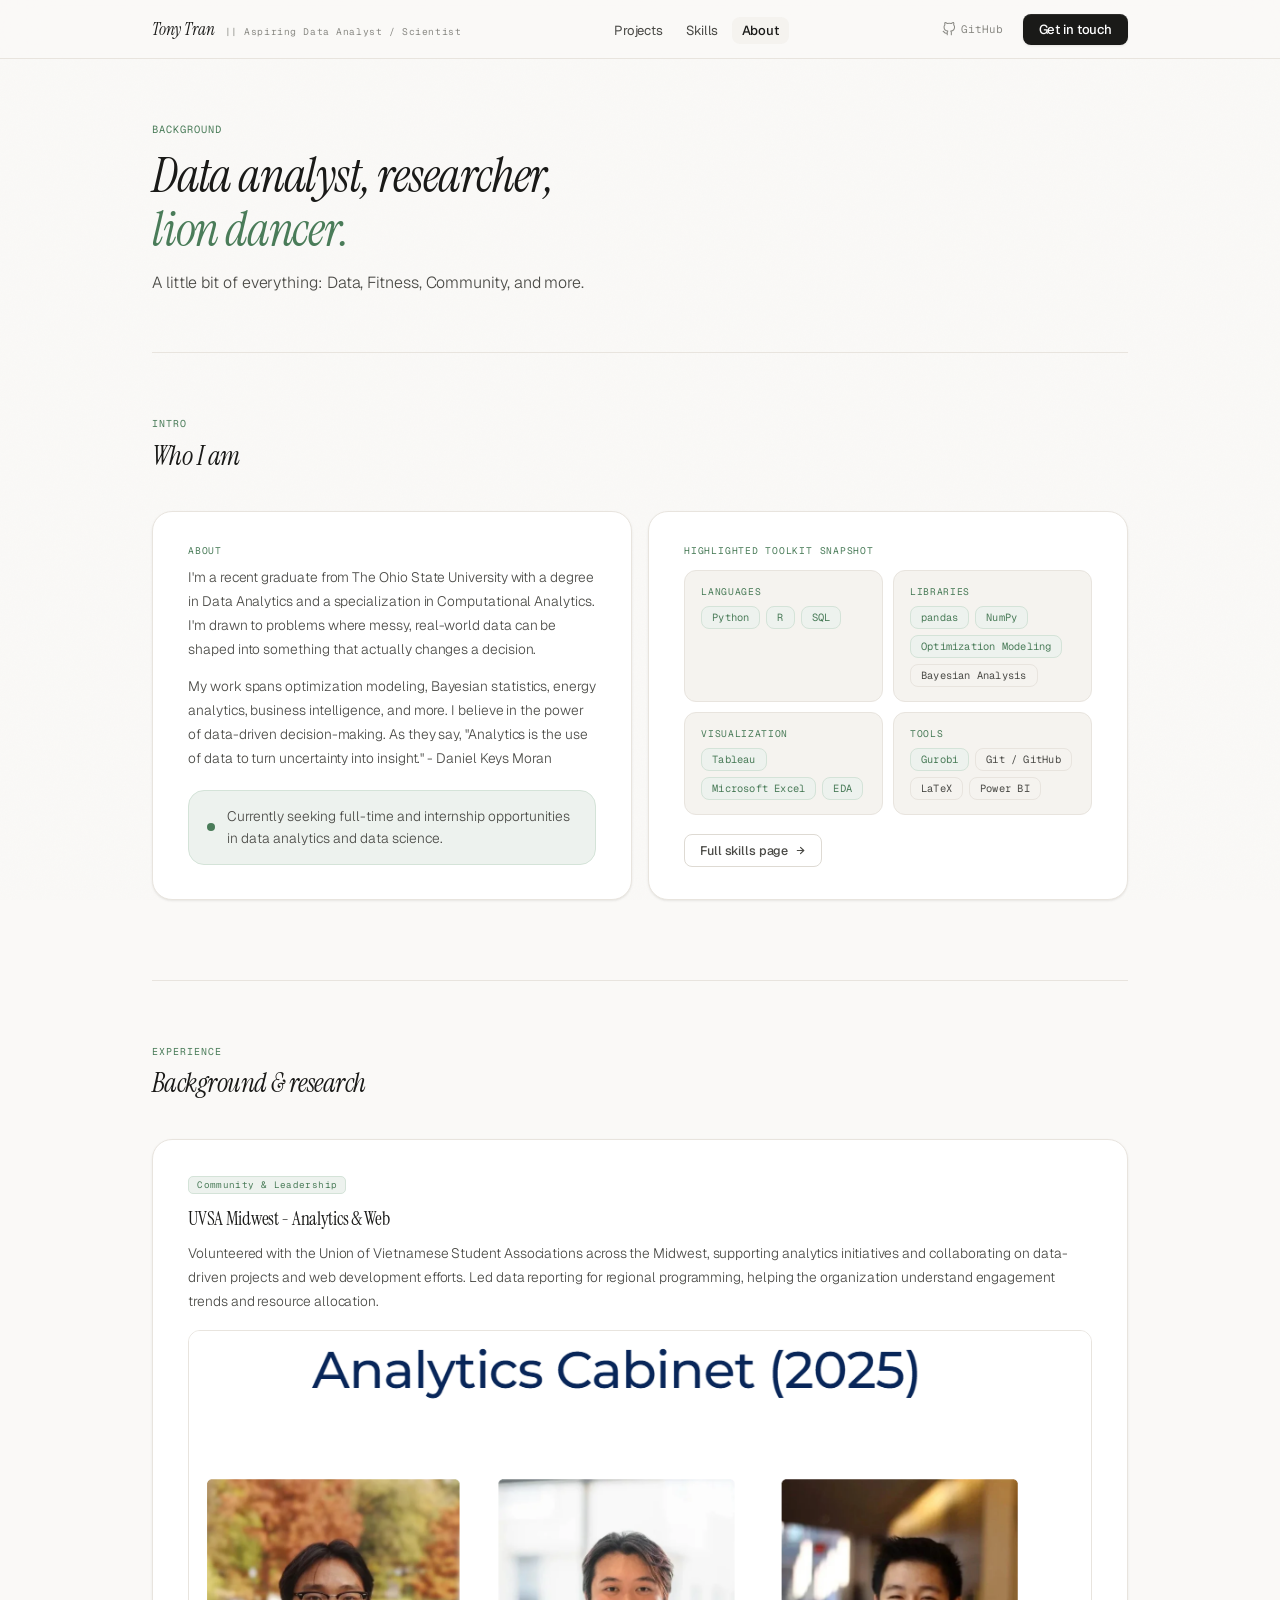
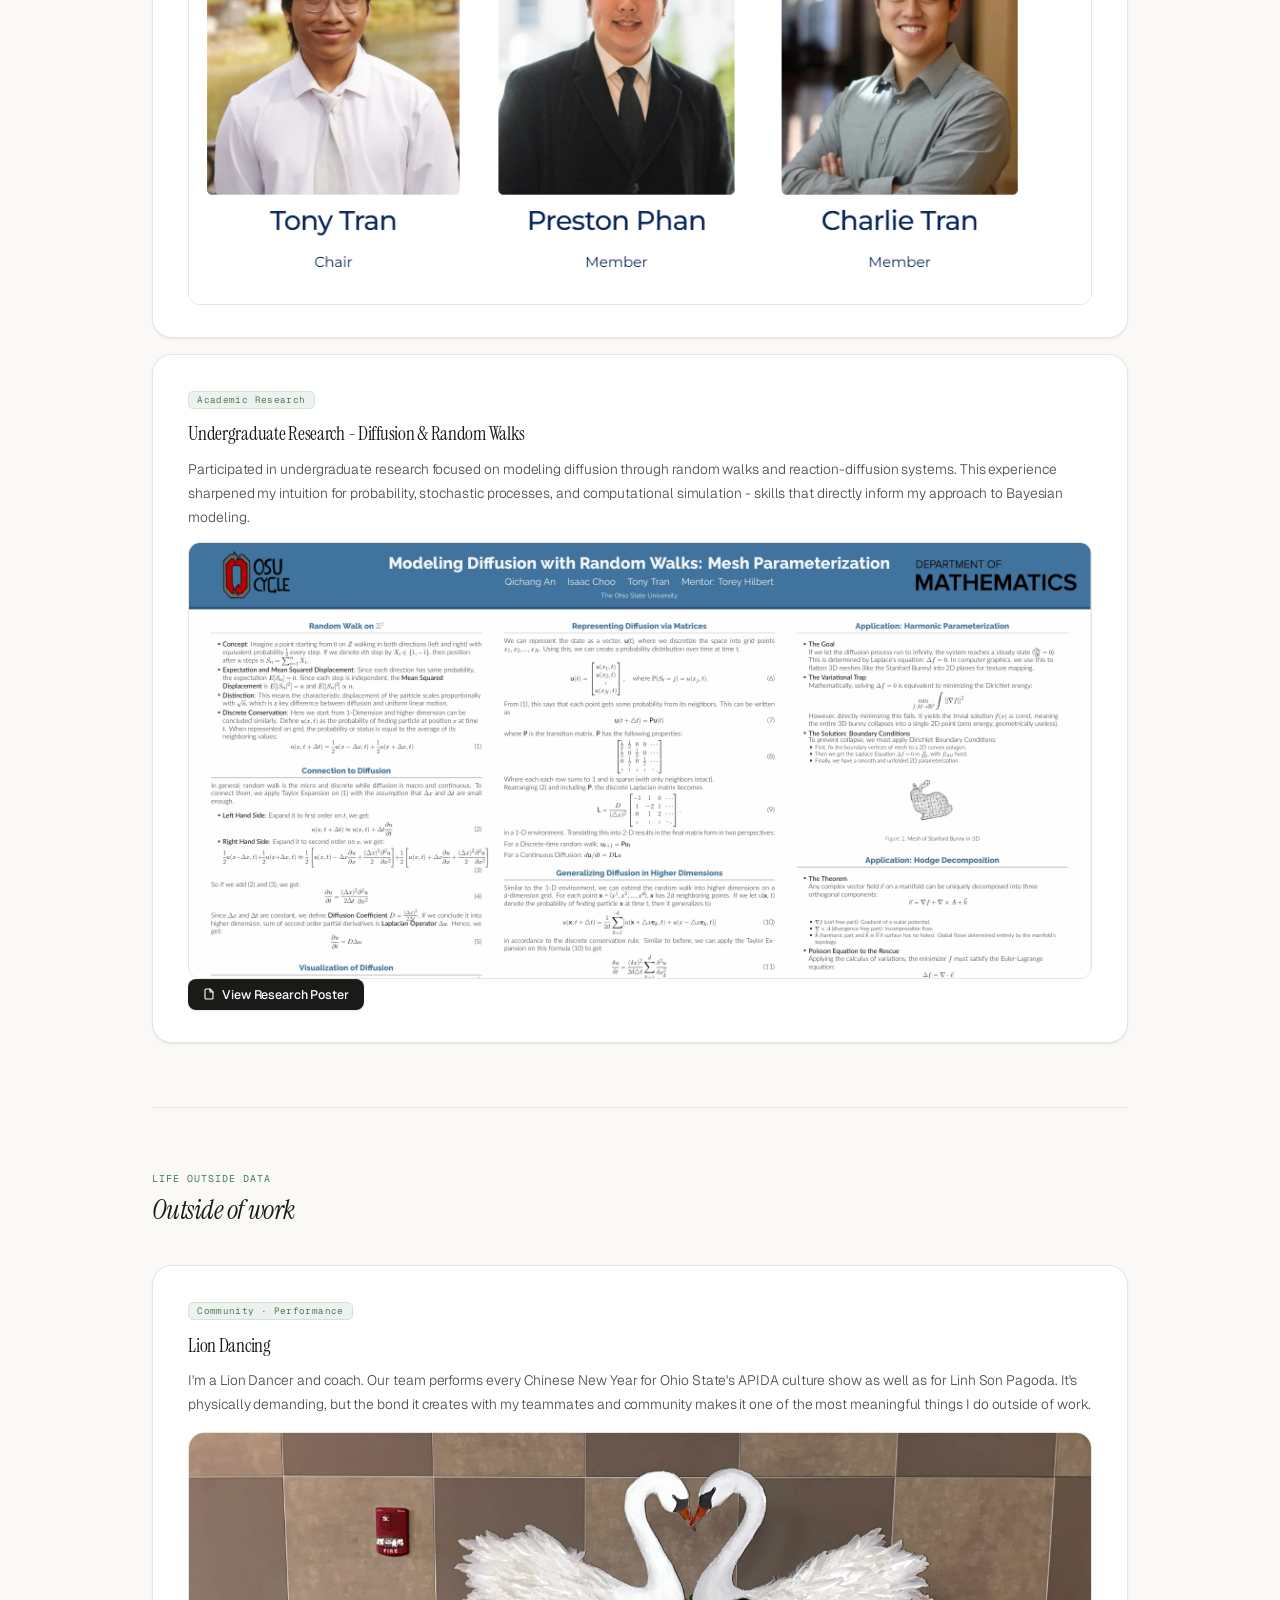
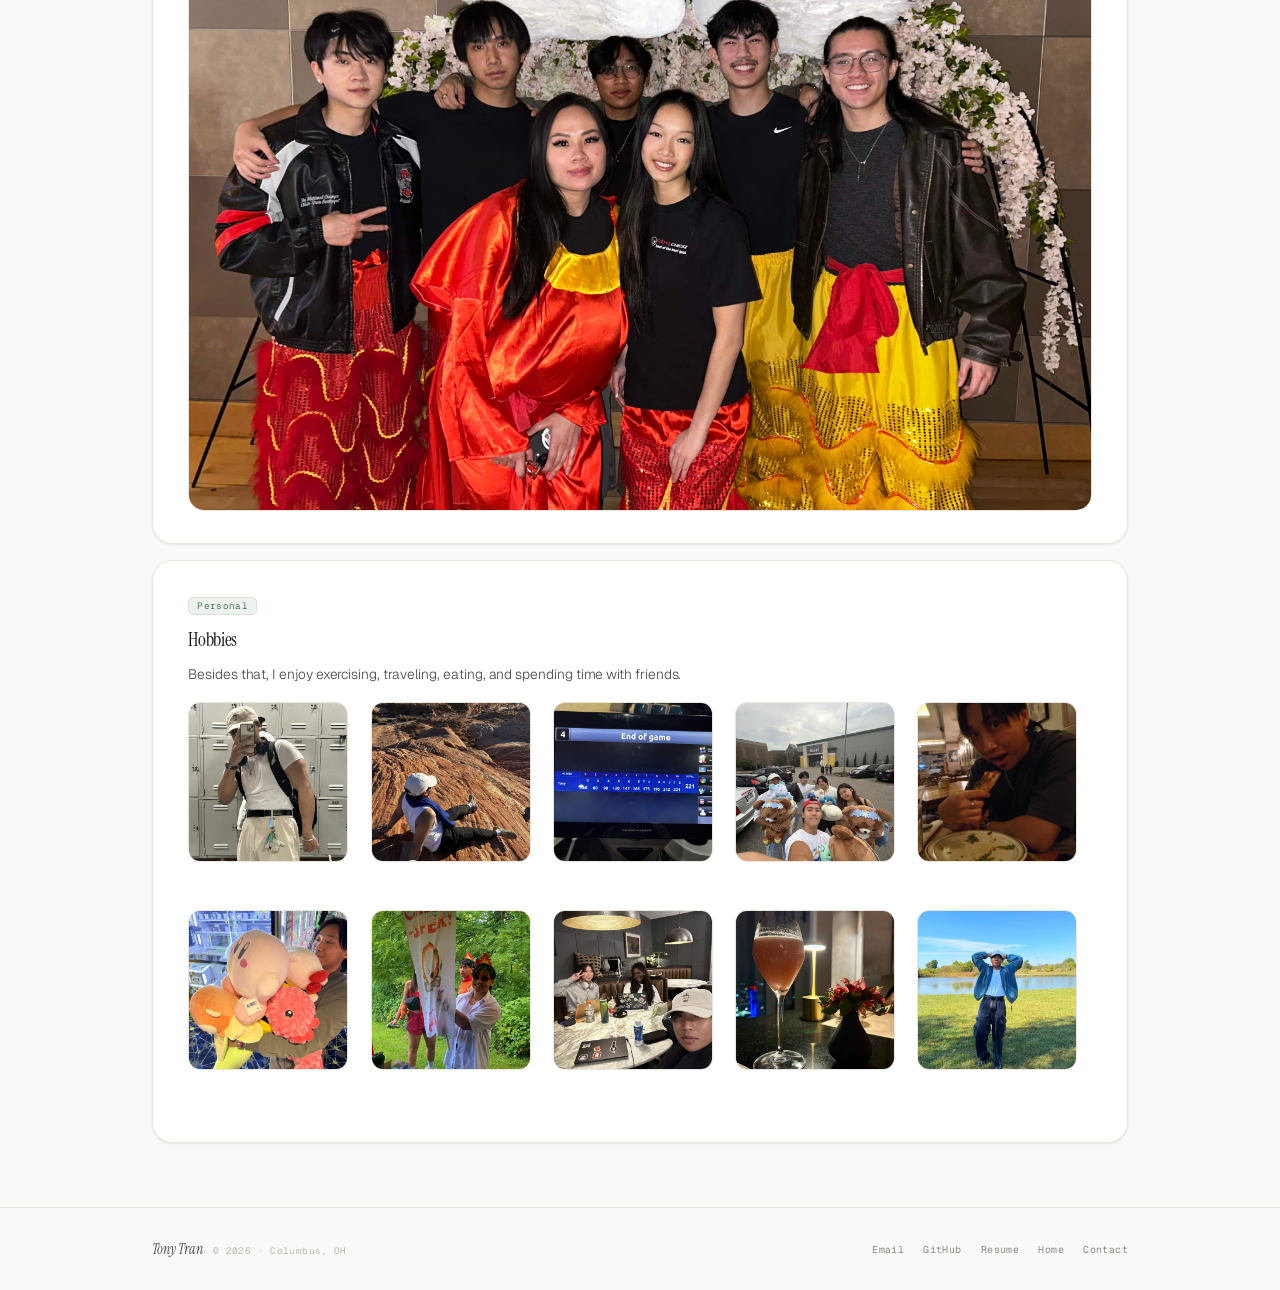
==== commit d4075be1: "Grammer fix, updated about me, added bayes" ====
--- a/aboutme.html
+++ b/aboutme.html
@@ -3,7 +3,7 @@
 <head>
   <meta charset="UTF-8">
   <meta name="viewport" content="width=device-width, initial-scale=1.0">
-  <title>About Me — Tony Tran</title>
+  <title>About Me - Tony Tran</title>
   <link rel="preconnect" href="https://fonts.googleapis.com">
   <link rel="preconnect" href="https://fonts.gstatic.com" crossorigin>
   <link href="https://fonts.googleapis.com/css2?family=Instrument+Serif:ital@0;1&family=Geist:wght@300;400;500;600&family=Geist+Mono:wght@300;400;500&display=swap" rel="stylesheet">
@@ -44,20 +44,25 @@
     /* ── Photo grids ── */
     .photo-grid {
       display: grid;
-      grid-template-columns: repeat(2, 1fr);
-      gap: 10px;
+      grid-template-columns: repeat(5, 1fr);
+      grid-template-rows: repeat(2, 200px);
+      gap: 8px;
       margin-top: 1rem;
     }
+
     .photo-grid img {
-      width: 100%; height: 210px;
+      width: 160px;
+      height: 160px;
+      flex-shrink: 0;
       object-fit: cover;
       border-radius: var(--r-md);
       border: 1px solid var(--border);
       display: block;
       transition: transform 0.3s var(--ease), box-shadow 0.3s;
     }
+
     .photo-grid img:hover {
-      transform: scale(1.02);
+      transform: scale(1.75);
       box-shadow: var(--shadow-md);
     }
 
@@ -139,7 +144,7 @@
   <div class="page-header">
     <span class="page-kicker">Background</span>
     <h1 class="page-title">Data analyst, researcher,<br><em>lion dancer.</em></h1>
-    <p class="page-desc">A little bit of everything — grounded in data, driven by community.</p>
+    <p class="page-desc">A little bit of everything: Data, Fitness, Community, and more.</p>
   </div>
 </div>
 
@@ -162,7 +167,8 @@
             I'm a recent graduate from The Ohio State University with a degree in Data Analytics and a specialization in Computational Analytics. I'm drawn to problems where messy, real-world data can be shaped into something that actually changes a decision.
           </p>
           <p class="card-text" style="margin-top:0.8rem;">
-            My work spans optimization modeling, Bayesian statistics, energy analytics, and business intelligence — always with an eye toward communication. A model nobody can interpret doesn't move the needle.
+            My work spans optimization modeling, Bayesian statistics, energy analytics, business intelligence, and more. I believe in the power of data-driven decision-making. 
+            As they say, "Analytics is the use of data to turn uncertainty into insight." - Daniel Keys Moran
           </p>
           <div class="seeking-banner">
             <span class="seeking-dot" aria-hidden="true"></span>
@@ -173,7 +179,7 @@
 
       <div class="card reveal reveal-d1">
         <div class="card-body">
-          <span class="label-sage">Toolkit snapshot</span>
+          <span class="label-sage">Highlighted Toolkit snapshot</span>
           <div class="skill-groups">
             <div class="skill-group">
               <span class="skill-group-label">Languages</span>
@@ -181,34 +187,32 @@
                 <span class="chip on">Python</span>
                 <span class="chip on">R</span>
                 <span class="chip on">SQL</span>
-                <span class="chip">Java</span>
-                <span class="chip">C</span>
               </div>
             </div>
             <div class="skill-group">
               <span class="skill-group-label">Libraries</span>
               <div class="chip-row">
-                <span class="chip">pandas</span>
-                <span class="chip">NumPy</span>
-                <span class="chip">scikit-learn</span>
-                <span class="chip">matplotlib</span>
+                <span class="chip on">pandas</span>
+                <span class="chip on">NumPy</span>
+                <span class="chip on">Optimization Modeling</span>
+                <span class="chip">Bayesian Analysis</span>
               </div>
             </div>
             <div class="skill-group">
               <span class="skill-group-label">Visualization</span>
               <div class="chip-row">
                 <span class="chip on">Tableau</span>
-                <span class="chip">Excel</span>
-                <span class="chip">Power BI</span>
-              </div>
+                <span class="chip on">Microsoft Excel</span>
+                <span class="chip on">EDA</span>
+                    </div>
             </div>
             <div class="skill-group">
               <span class="skill-group-label">Tools</span>
               <div class="chip-row">
                 <span class="chip on">Gurobi</span>
-                <span class="chip">Git</span>
+                <span class="chip">Git / GitHub</span>
                 <span class="chip">LaTeX</span>
-                <span class="chip">DBeaver</span>
+                <span class="chip">Power BI</span>
               </div>
             </div>
           </div>
@@ -233,7 +237,7 @@
     <div class="card reveal" style="margin-bottom:1rem;">
       <div class="card-body">
         <span class="card-tag">Community & Leadership</span>
-        <h3 class="card-title">UVSA Midwest — Analytics &amp; Web</h3>
+        <h3 class="card-title">UVSA Midwest - Analytics &amp; Web</h3>
         <p class="card-text">
           Volunteered with the Union of Vietnamese Student Associations across the Midwest, supporting analytics initiatives and collaborating on data-driven projects and web development efforts. Led data reporting for regional programming, helping the organization understand engagement trends and resource allocation.
         </p>
@@ -244,11 +248,15 @@
     <div class="card reveal reveal-d1">
       <div class="card-body">
         <span class="card-tag">Academic Research</span>
-        <h3 class="card-title">Undergraduate Research — Diffusion &amp; Random Walks</h3>
+        <h3 class="card-title">Undergraduate Research - Diffusion &amp; Random Walks</h3>
         <p class="card-text">
-          Participated in undergraduate research focused on modeling diffusion through random walks and reaction-diffusion systems. This experience sharpened my intuition for probability, stochastic processes, and computational simulation — skills that directly inform my approach to Bayesian modeling.
+          Participated in undergraduate research focused on modeling diffusion through random walks and reaction-diffusion systems. This experience sharpened my intuition for probability, stochastic processes, and computational simulation - skills that directly inform my approach to Bayesian modeling.
         </p>
         <img src="images/ResearchPoster.png" alt="Undergraduate research poster" class="research-img">
+        <a href="images/ResearchPoster.png" class="btn btn-dark btn-sm" target="_blank" rel="noopener">
+            <svg width="12" height="12" viewBox="0 0 24 24" fill="none" stroke="currentColor" stroke-width="2.2" stroke-linecap="round" stroke-linejoin="round"><path d="M14 2H6a2 2 0 0 0-2 2v16a2 2 0 0 0 2 2h12a2 2 0 0 0 2-2V8z"/><polyline points="14 2 14 8 20 8"/></svg>
+            View Research Poster
+        </a>
       </div>
     </div>
   </div>
@@ -267,9 +275,9 @@
         <span class="card-tag">Community · Performance</span>
         <h3 class="card-title">Lion Dancing</h3>
         <p class="card-text">
-          I'm a Lion Dancer and coach. Our team performs every Chinese New Year for Ohio State's APIDA culture show as well as for Linh Son Pagoda. It's physically demanding — and the bond it creates with teammates and community makes it one of the most meaningful things I do outside of work.
+          I'm a Lion Dancer and coach. Our team performs every Chinese New Year for Ohio State's APIDA culture show as well as for Linh Son Pagoda. It's physically demanding, but the bond it creates with my teammates and community makes it one of the most meaningful things I do outside of work.
         </p>
-        <img src="images/LionDance.jpg" alt="2025–2026 Lion Dance Team" class="feature-img">
+        <img src="images/LionDance.jpg" alt="2025-2026 Lion Dance Team" class="feature-img">
       </div>
     </div>
 
@@ -277,12 +285,19 @@
       <div class="card-body">
         <span class="card-tag">Personal</span>
         <h3 class="card-title">Hobbies</h3>
-        <p class="card-text">Besides that, I enjoy exercising, traveling, bowling, and spending time with friends.</p>
+        <p class="card-text">Besides that, I enjoy exercising, traveling, eating, and spending time with friends.</p>
         <div class="photo-grid" style="margin-top:1rem;">
           <img src="images/Physique.jpg" alt="Exercising">
           <img src="images/Traveling.jpg" alt="Traveling">
           <img src="images/Bowling.jpg" alt="Bowling">
           <img src="images/Friends.jpg" alt="Friends">
+          <img src="images/Eating.jpg" alt="Got Caught Eating">
+          <img src="images/Arcade.jpg" alt="Arcade">
+          <img src="images/SummerCamp.jpg" alt="Summer Camp">
+          <img src="images/Friendsp2.jpg" alt="Friends 2">
+          <img src="images/Dinner.jpg" alt="Dinner">
+          <img src="images/Photoshoot.jpg" alt="Photoshoot">
+        </div>
         </div>
       </div>
     </div>
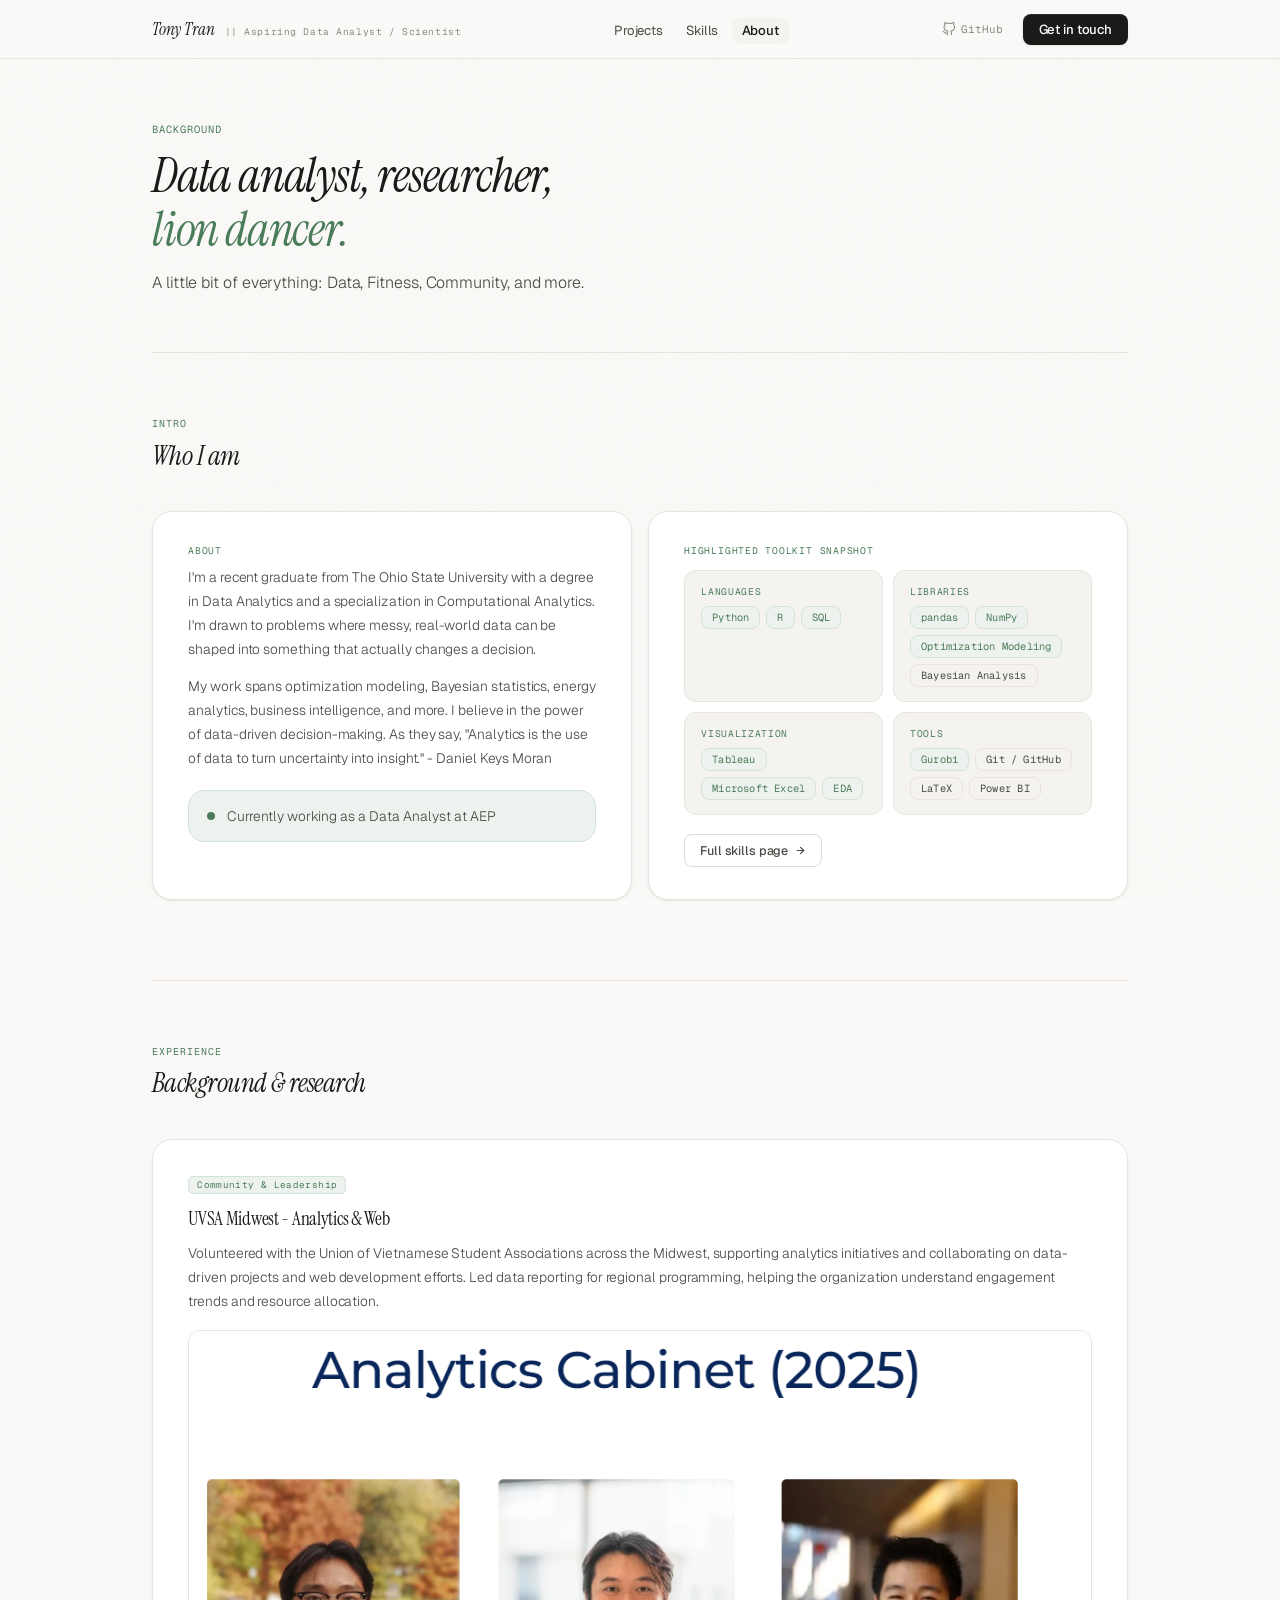
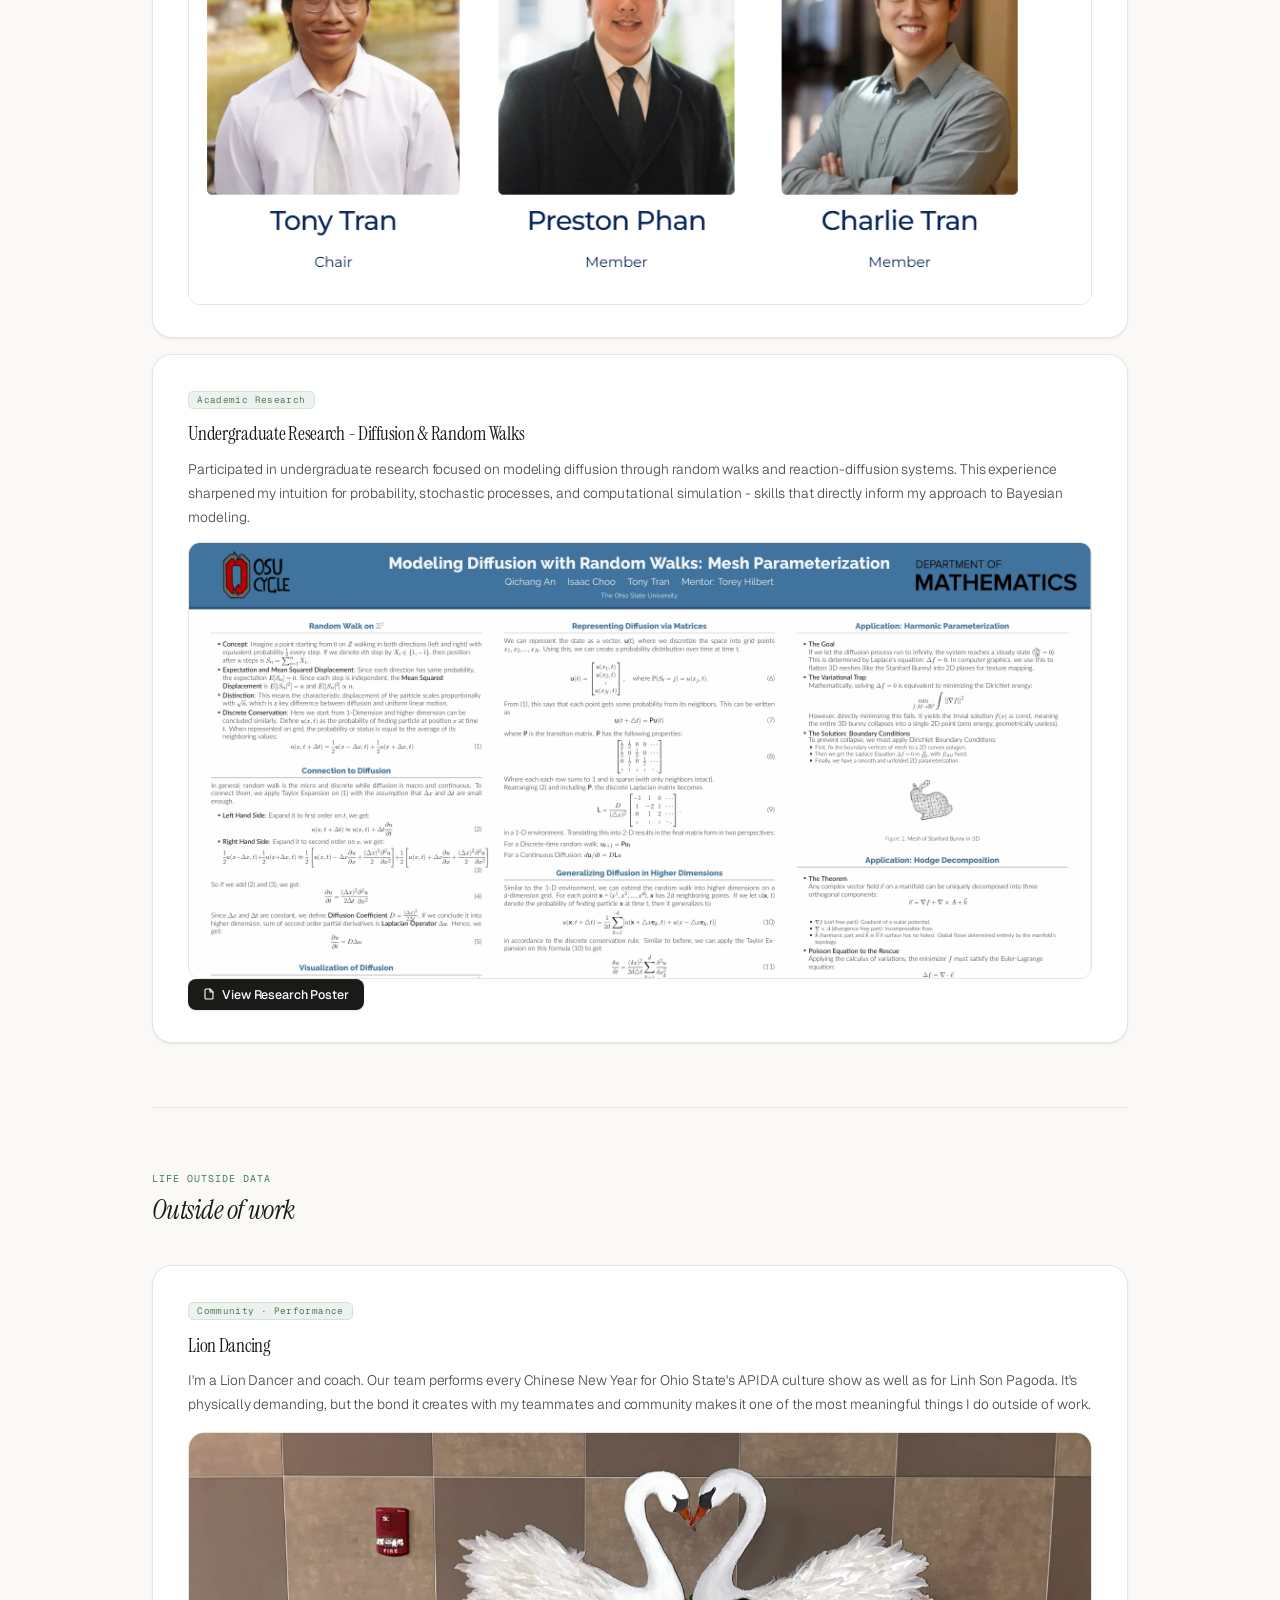
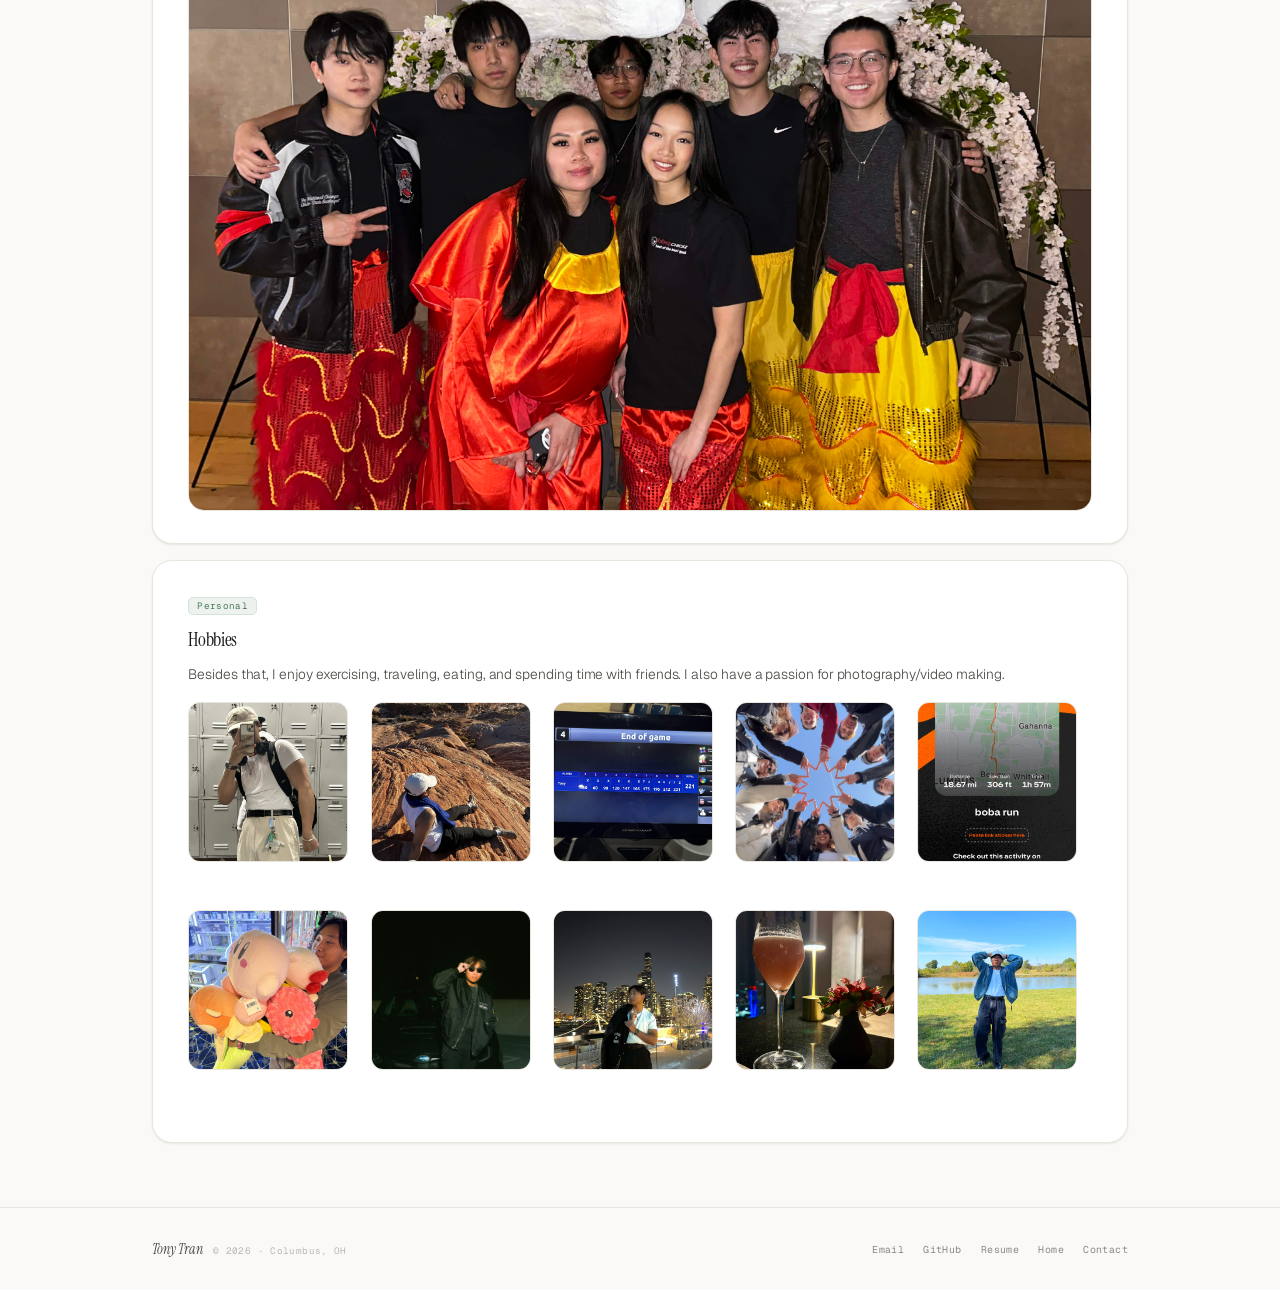
==== commit 7f7a214a: "Employemnt and updates" ====
--- a/aboutme.html
+++ b/aboutme.html
@@ -172,7 +172,7 @@
           </p>
           <div class="seeking-banner">
             <span class="seeking-dot" aria-hidden="true"></span>
-            Currently seeking full-time and internship opportunities in data analytics and data science.
+            Currently working as a Data Analyst at AEP
           </div>
         </div>
       </div>
@@ -253,7 +253,7 @@
           Participated in undergraduate research focused on modeling diffusion through random walks and reaction-diffusion systems. This experience sharpened my intuition for probability, stochastic processes, and computational simulation - skills that directly inform my approach to Bayesian modeling.
         </p>
         <img src="images/ResearchPoster.png" alt="Undergraduate research poster" class="research-img">
-        <a href="images/ResearchPoster.png" class="btn btn-dark btn-sm" target="_blank" rel="noopener">
+        <a href="assets/CyclePoster.pdf" class="btn btn-dark btn-sm" target="_blank" rel="noopener">
             <svg width="12" height="12" viewBox="0 0 24 24" fill="none" stroke="currentColor" stroke-width="2.2" stroke-linecap="round" stroke-linejoin="round"><path d="M14 2H6a2 2 0 0 0-2 2v16a2 2 0 0 0 2 2h12a2 2 0 0 0 2-2V8z"/><polyline points="14 2 14 8 20 8"/></svg>
             View Research Poster
         </a>
@@ -285,16 +285,16 @@
       <div class="card-body">
         <span class="card-tag">Personal</span>
         <h3 class="card-title">Hobbies</h3>
-        <p class="card-text">Besides that, I enjoy exercising, traveling, eating, and spending time with friends.</p>
+        <p class="card-text">Besides that, I enjoy exercising, traveling, eating, and spending time with friends. I also have a passion for photography/video making.</p>
         <div class="photo-grid" style="margin-top:1rem;">
           <img src="images/Physique.jpg" alt="Exercising">
           <img src="images/Traveling.jpg" alt="Traveling">
           <img src="images/Bowling.jpg" alt="Bowling">
-          <img src="images/Friends.jpg" alt="Friends">
-          <img src="images/Eating.jpg" alt="Got Caught Eating">
+          <img src="images/friends2.jpg" alt="Friends">
+          <img src="images/biking.png" alt="Biking">
           <img src="images/Arcade.jpg" alt="Arcade">
-          <img src="images/SummerCamp.jpg" alt="Summer Camp">
-          <img src="images/Friendsp2.jpg" alt="Friends 2">
+          <img src="images/photoshoot3.jpg" alt="Summer Camp">
+          <img src="images/chicago.jpg" alt="Traveling in Chicago">
           <img src="images/Dinner.jpg" alt="Dinner">
           <img src="images/Photoshoot.jpg" alt="Photoshoot">
         </div>
@@ -315,7 +315,7 @@
     <nav class="footer-links" aria-label="Footer navigation">
       <a href="mailto:theofficialtonytran@gmail.com">Email</a>
       <a href="https://github.com/theofficialtonytran" target="_blank" rel="noopener">GitHub</a>
-      <a href="Tony Tran Resume - SP.26.pdf" target="_blank" rel="noopener">Resume</a>
+      <a href="assets/Tony_Tran_DataAnalyst_Resume.pdf" target="_blank" rel="noopener">Resume</a>
       <a href="index.html">Home</a>
       <a href="contactme.html">Contact</a>
     </nav>
